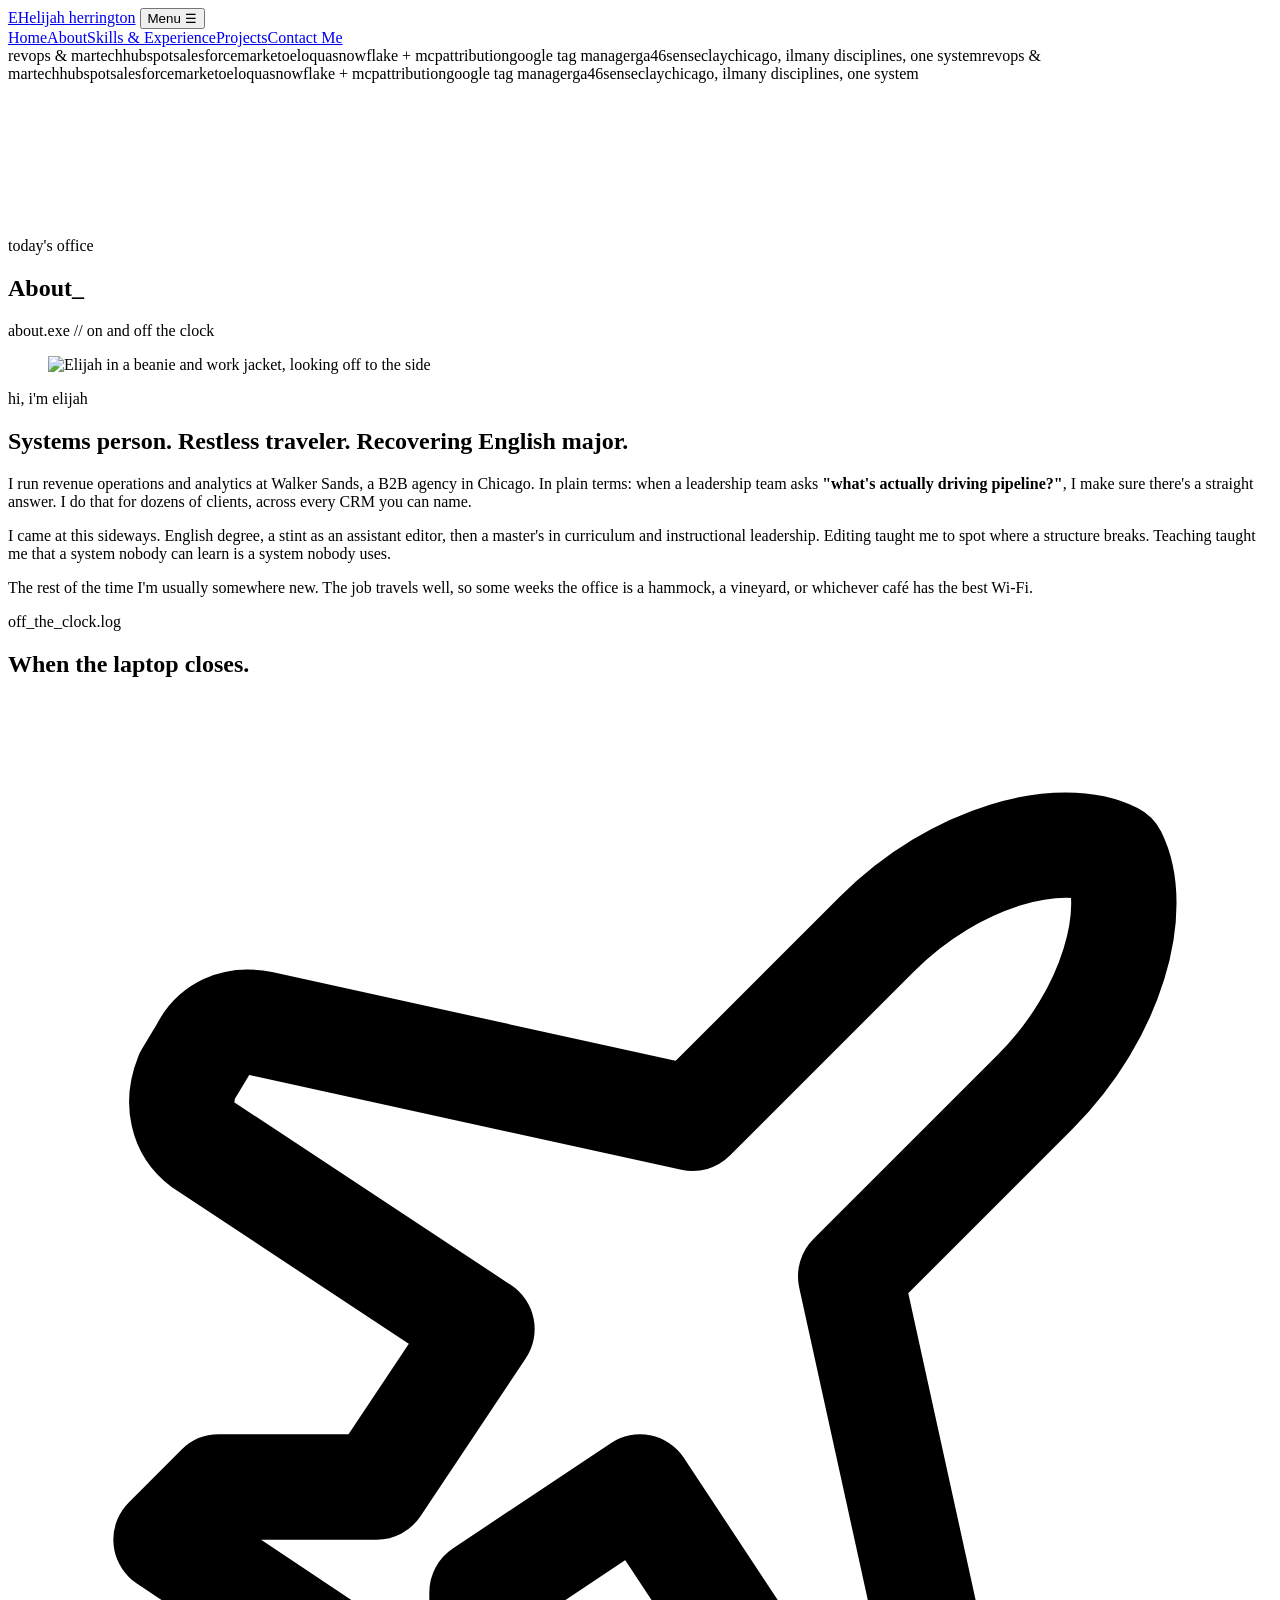
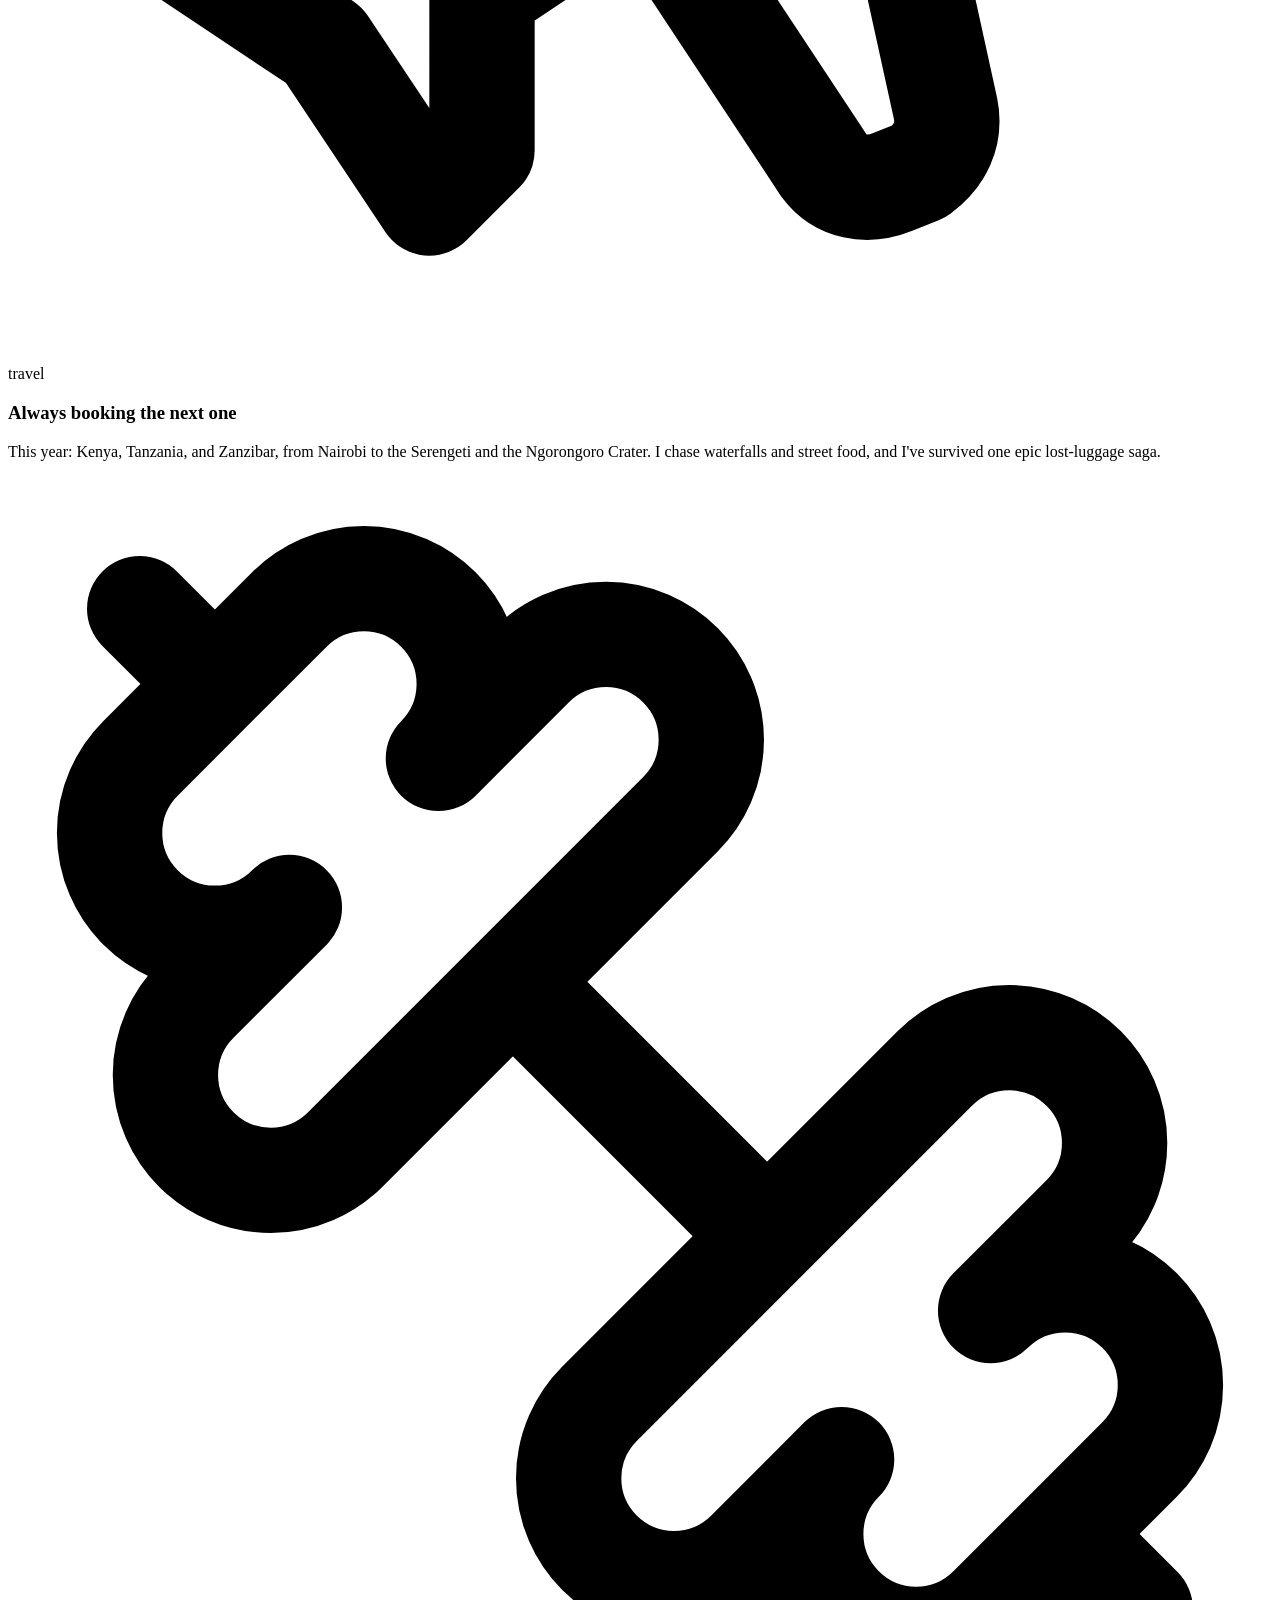
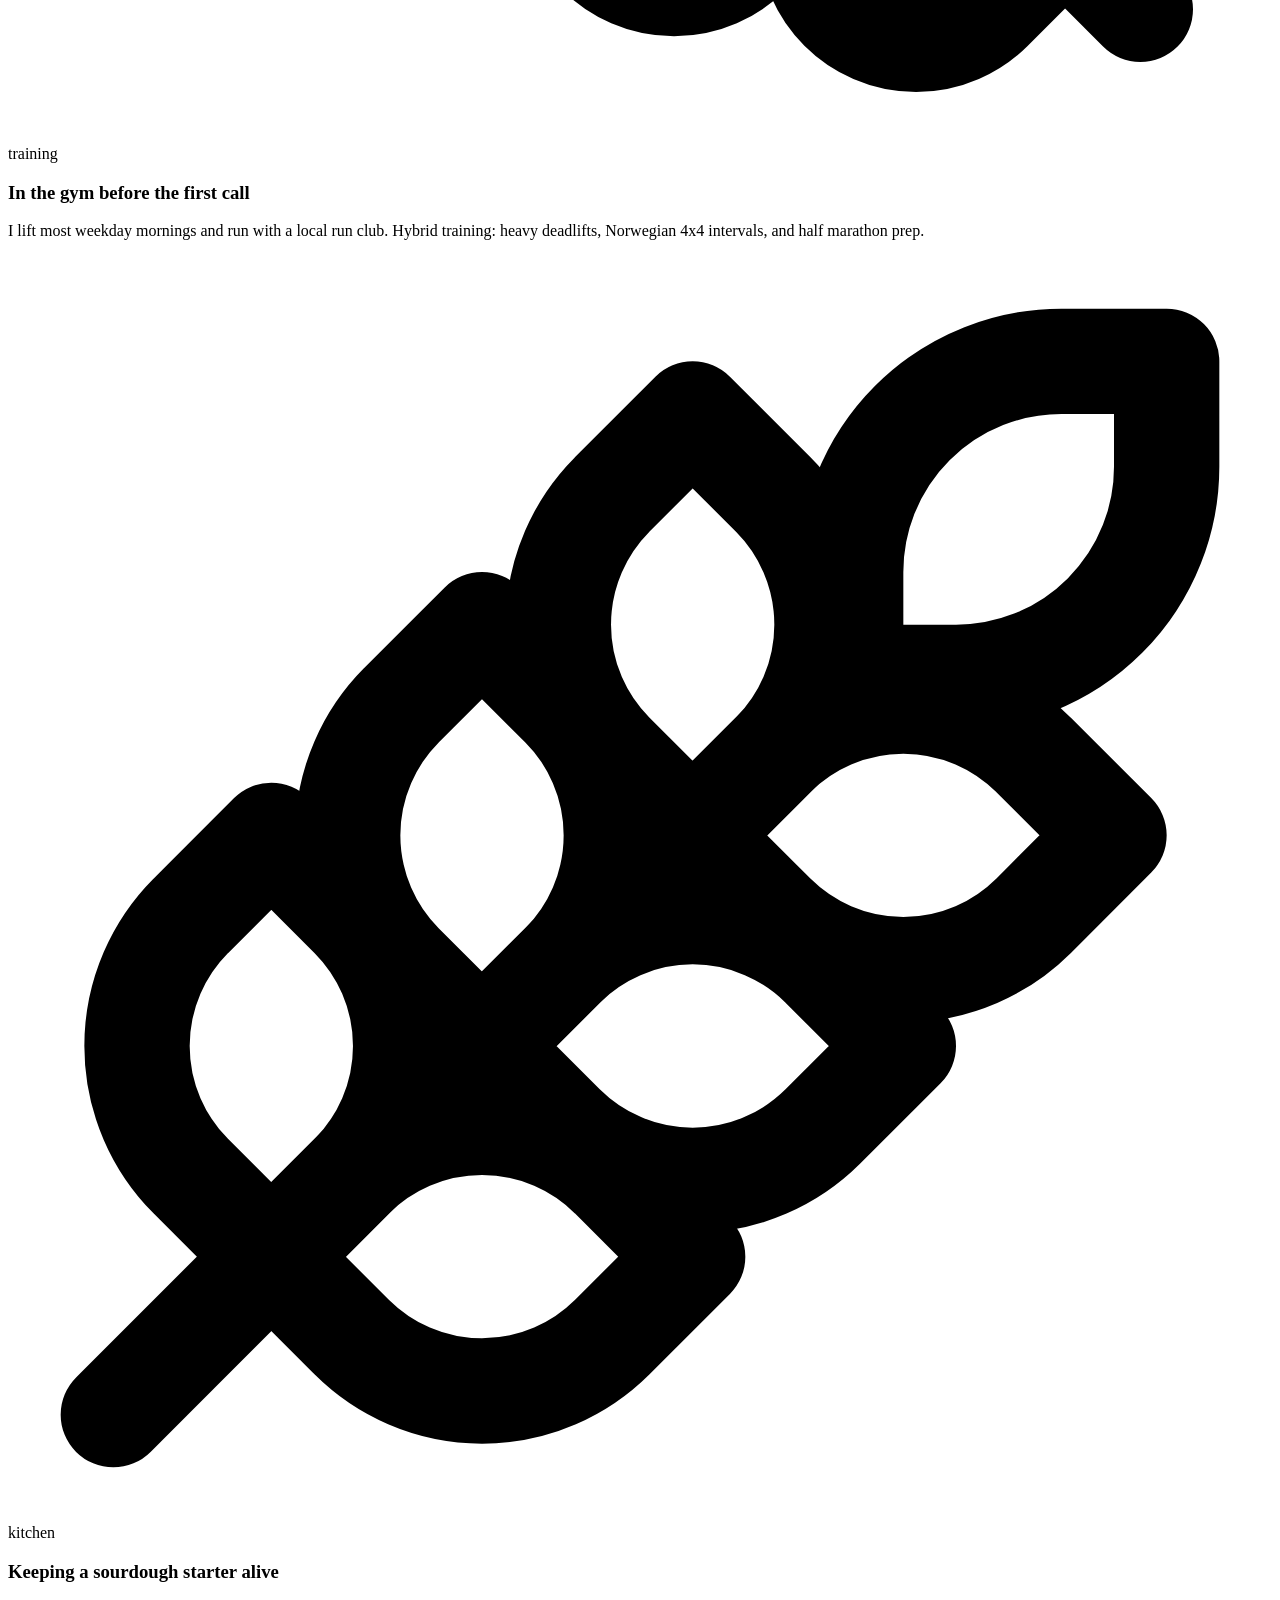
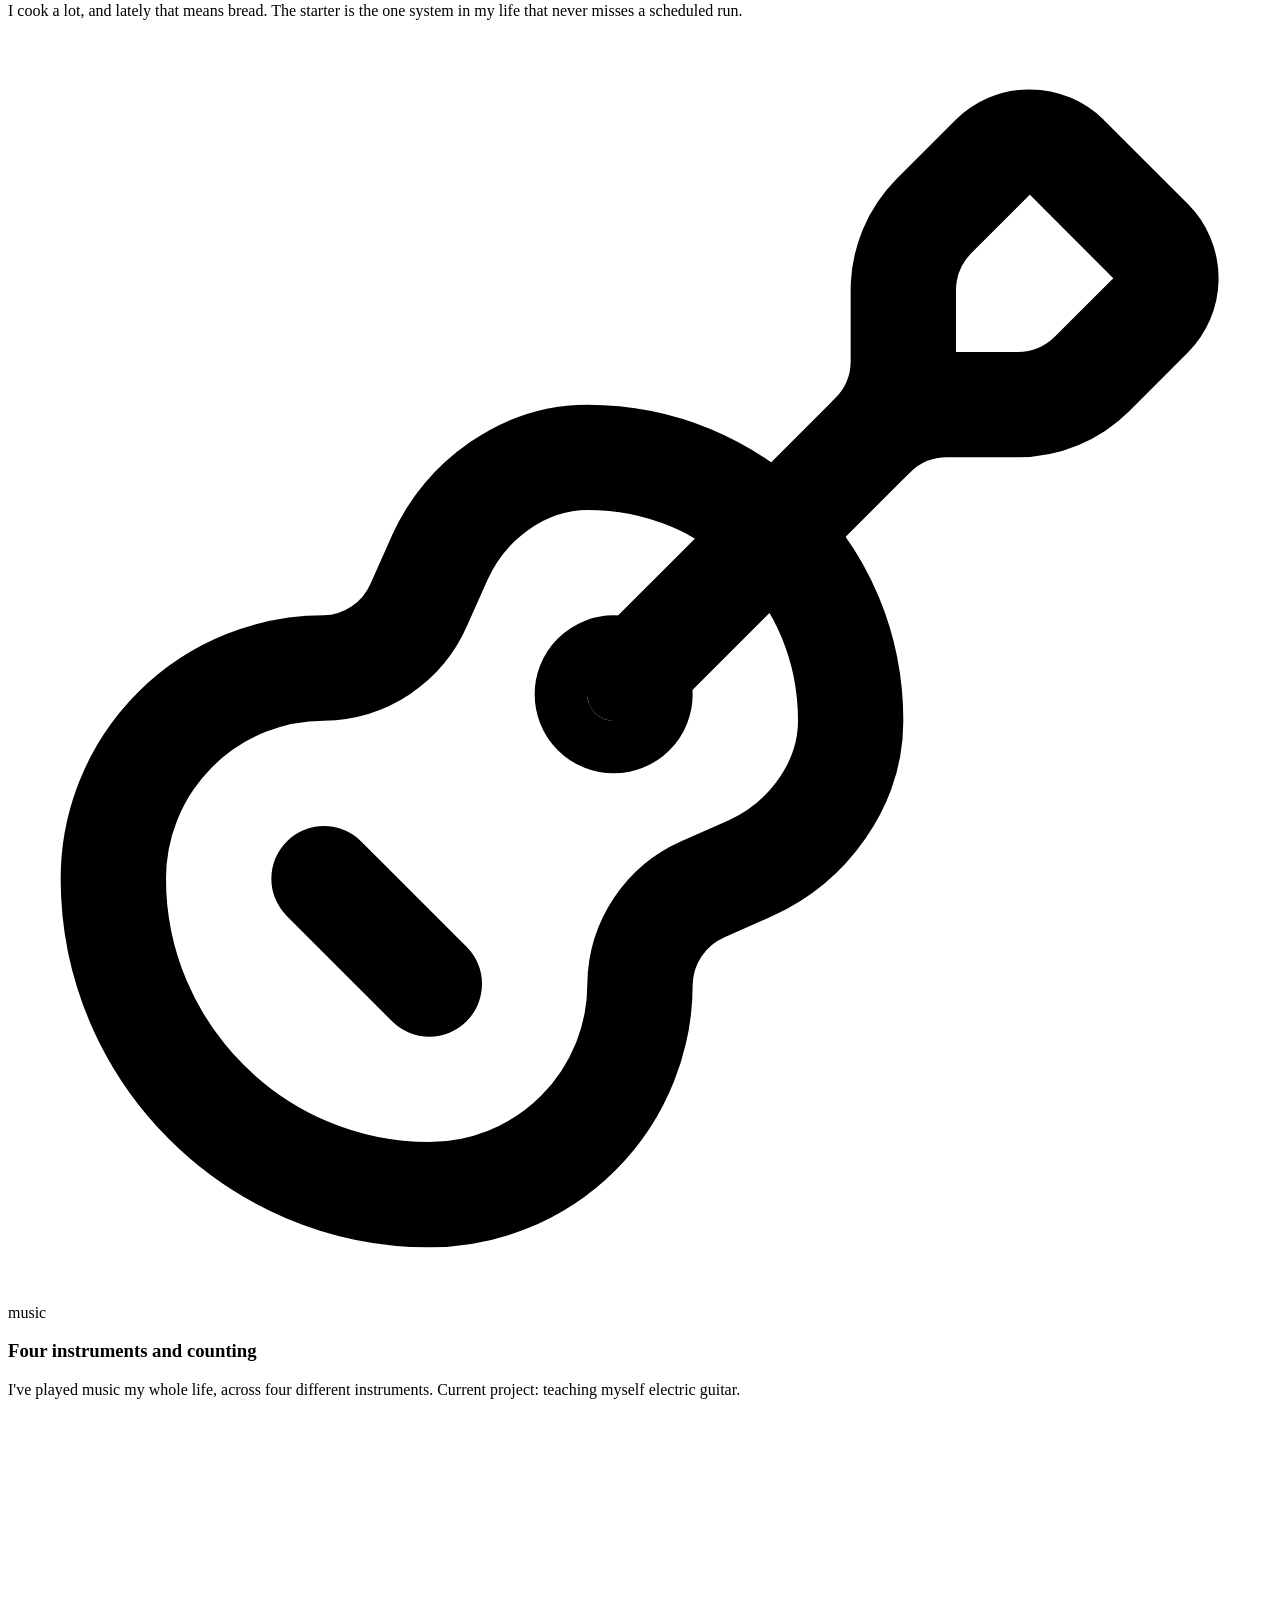
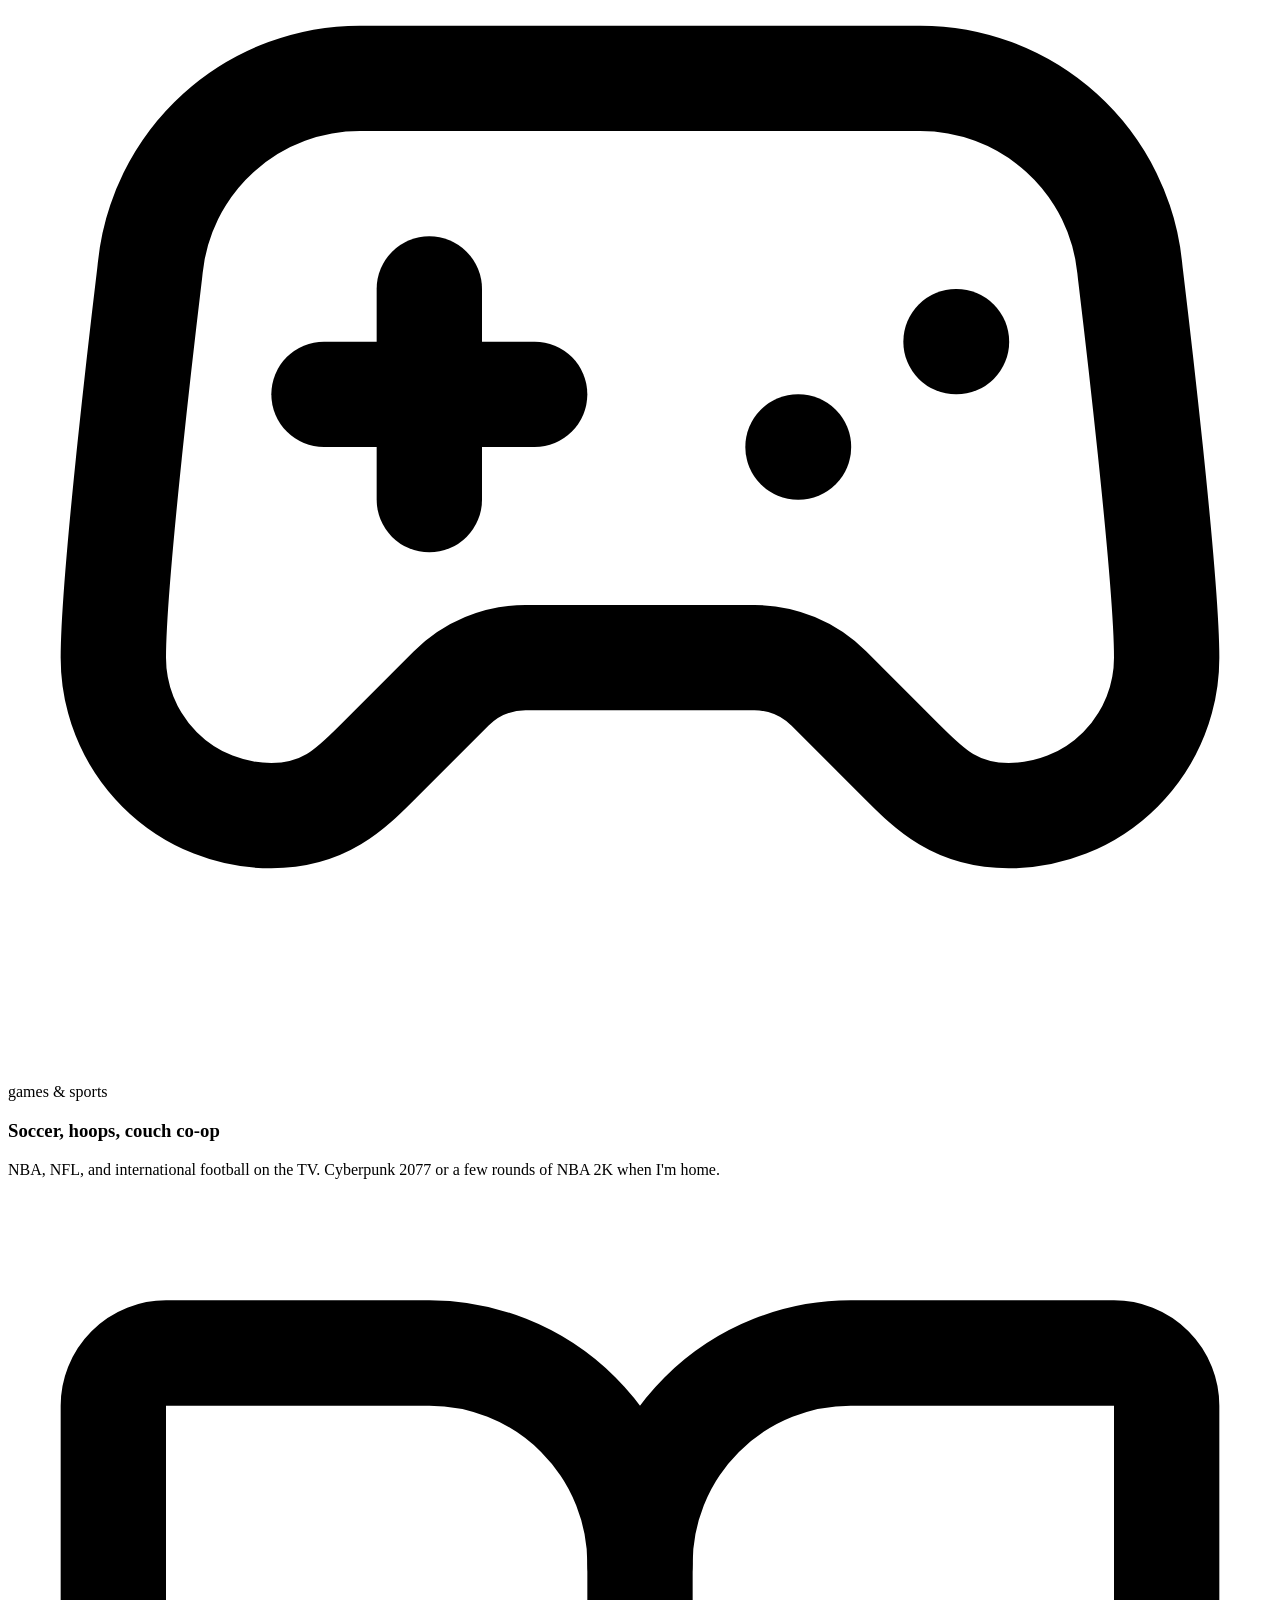
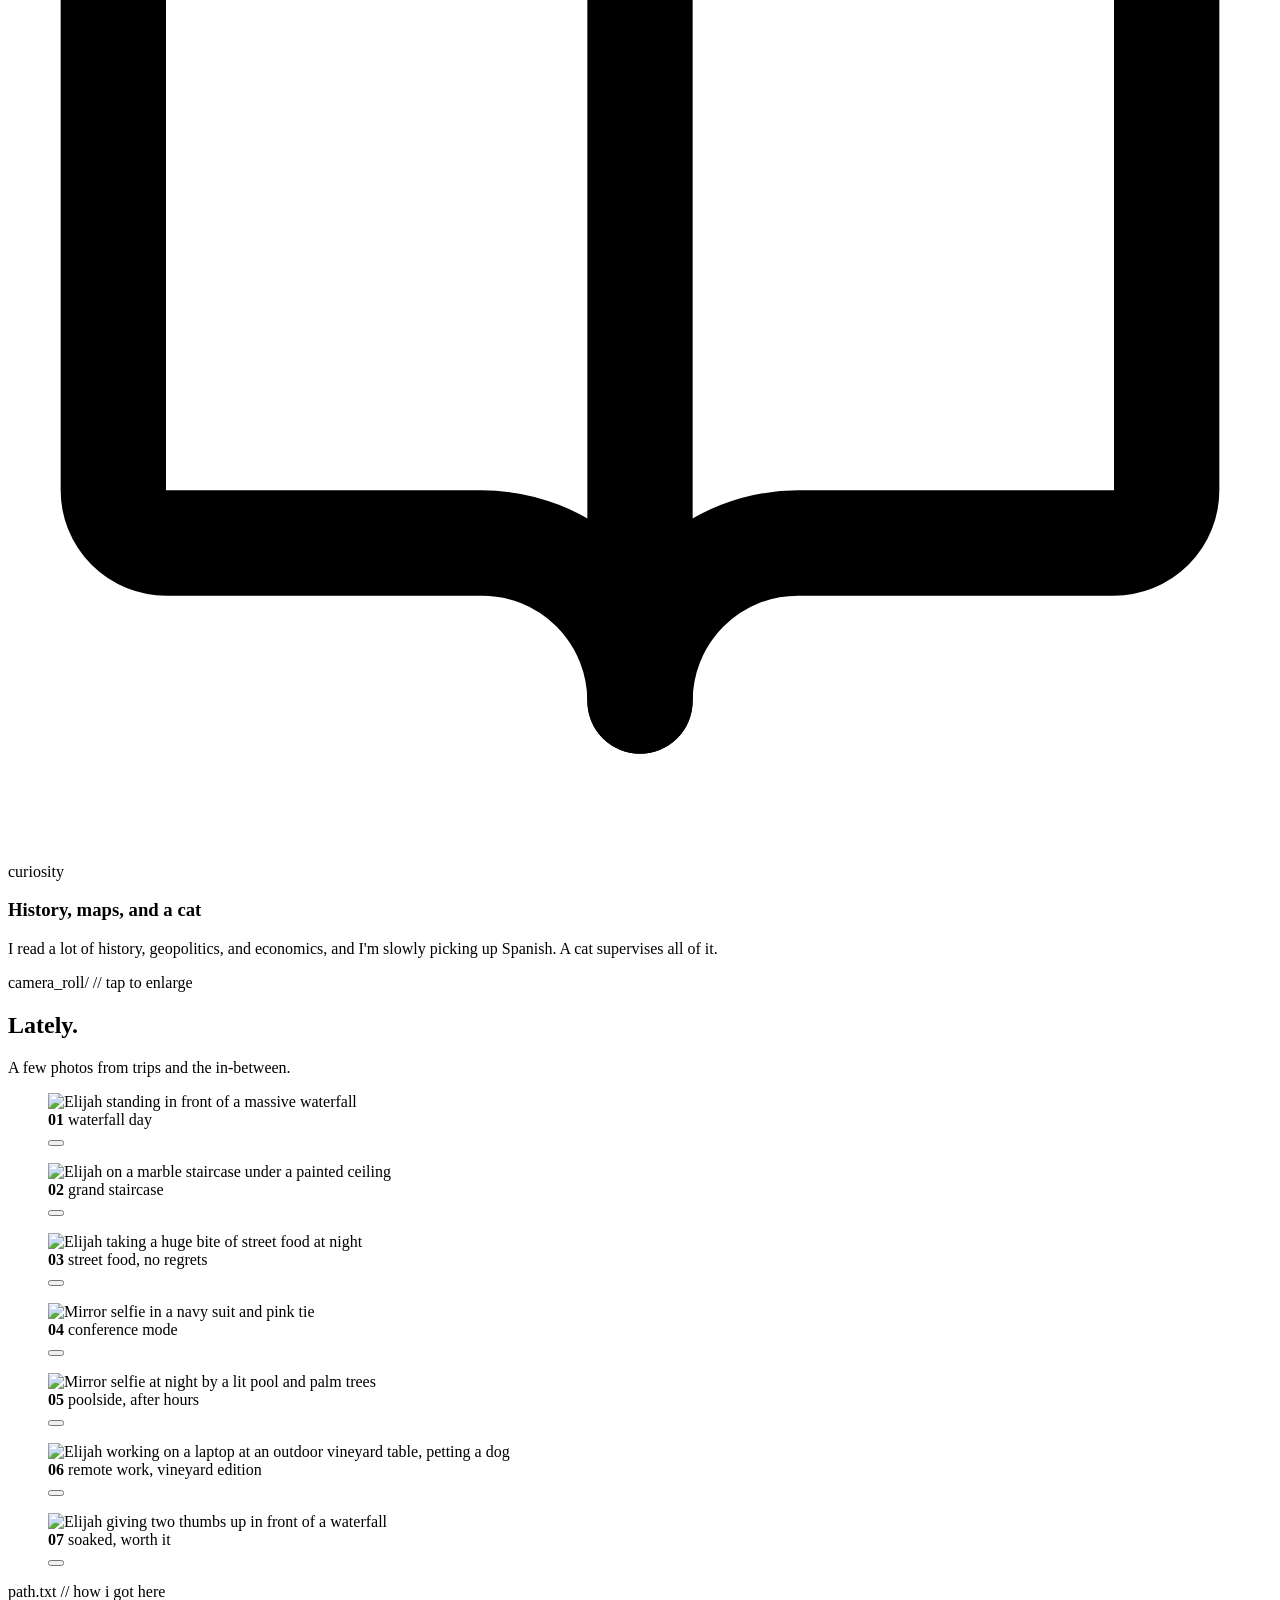
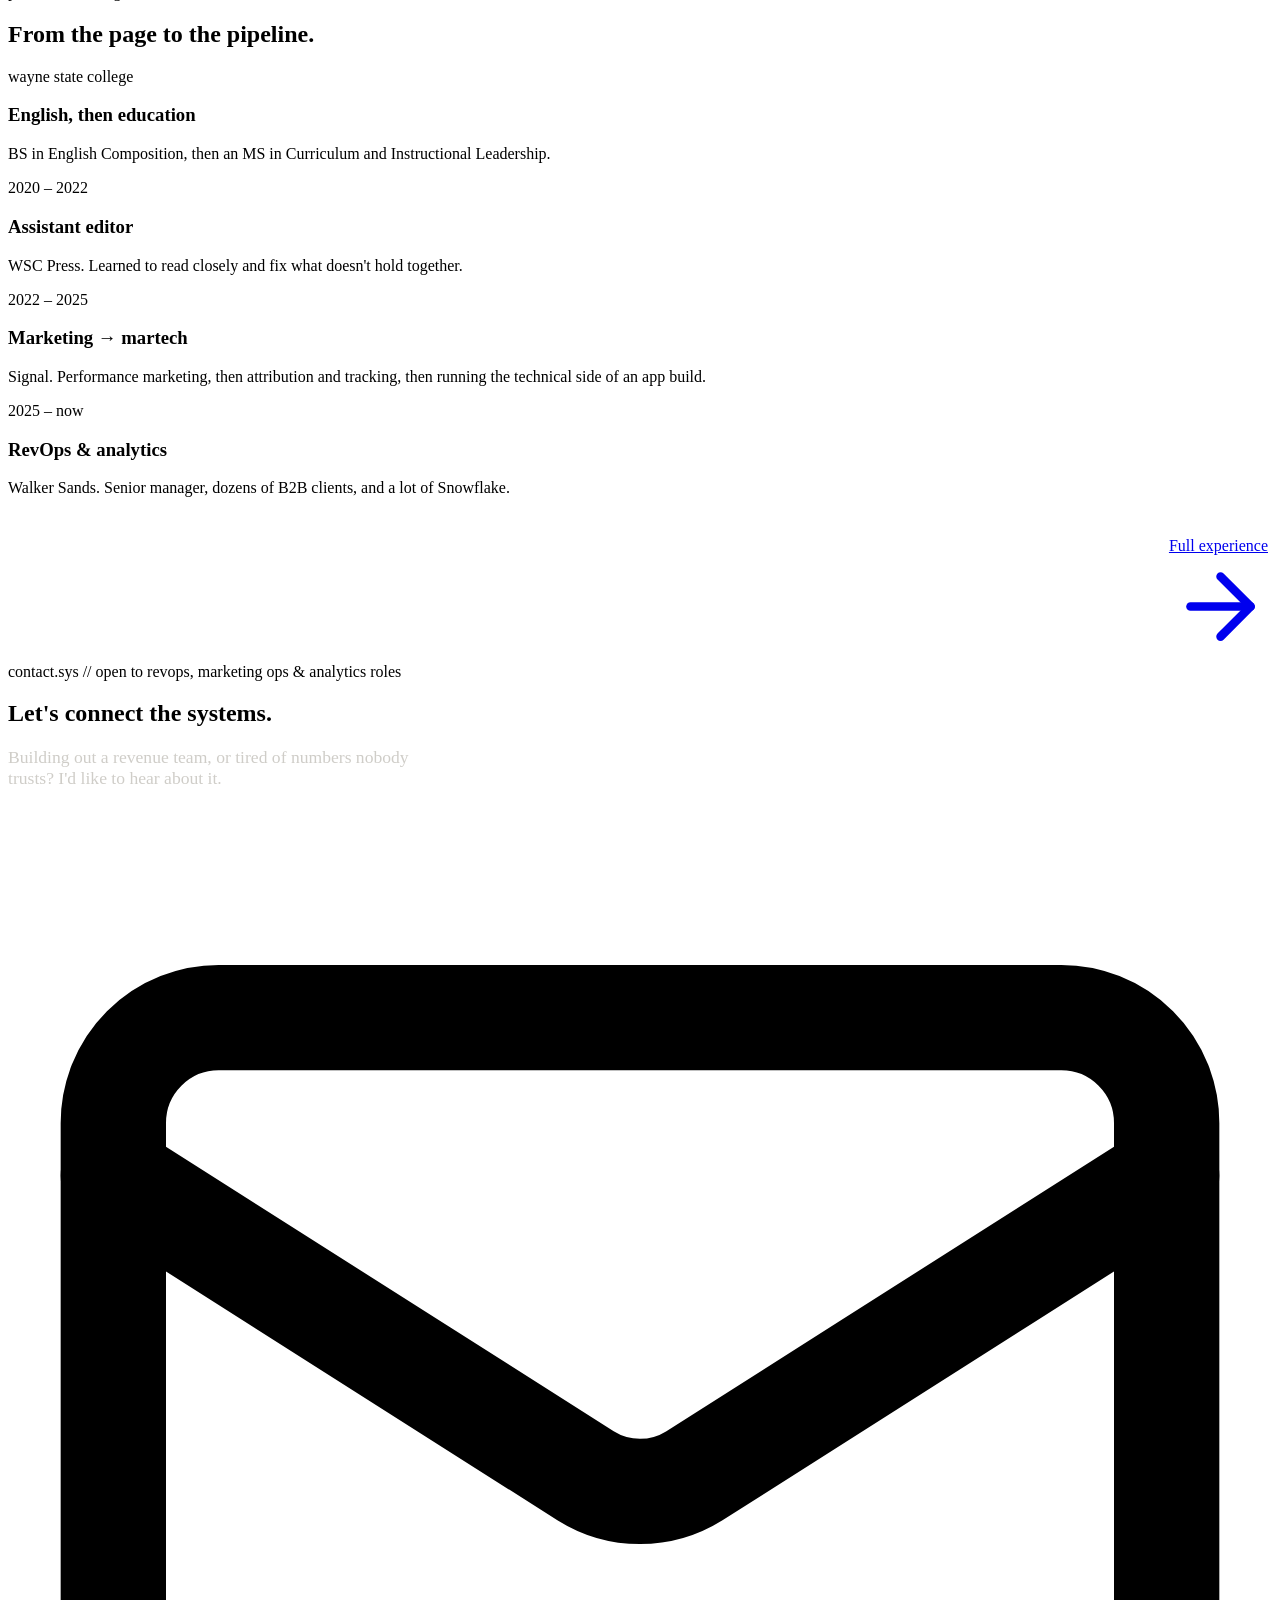
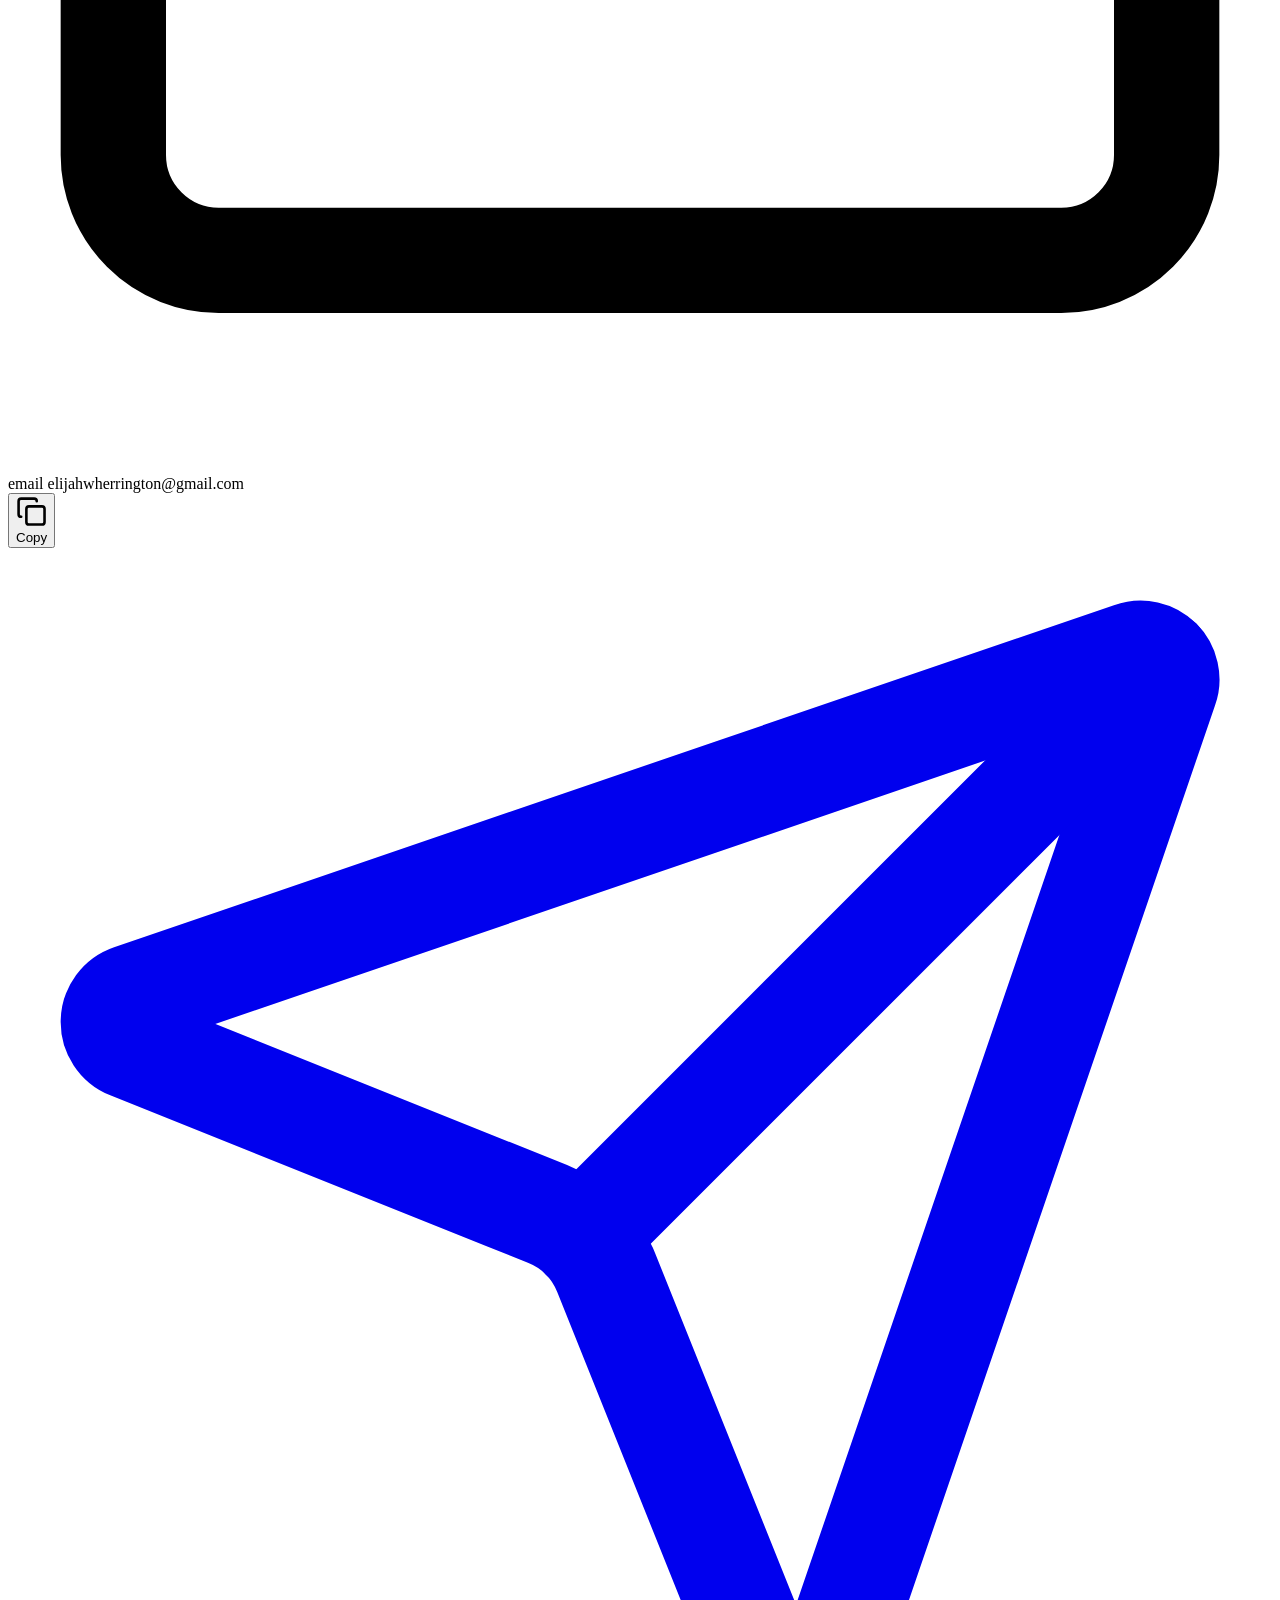
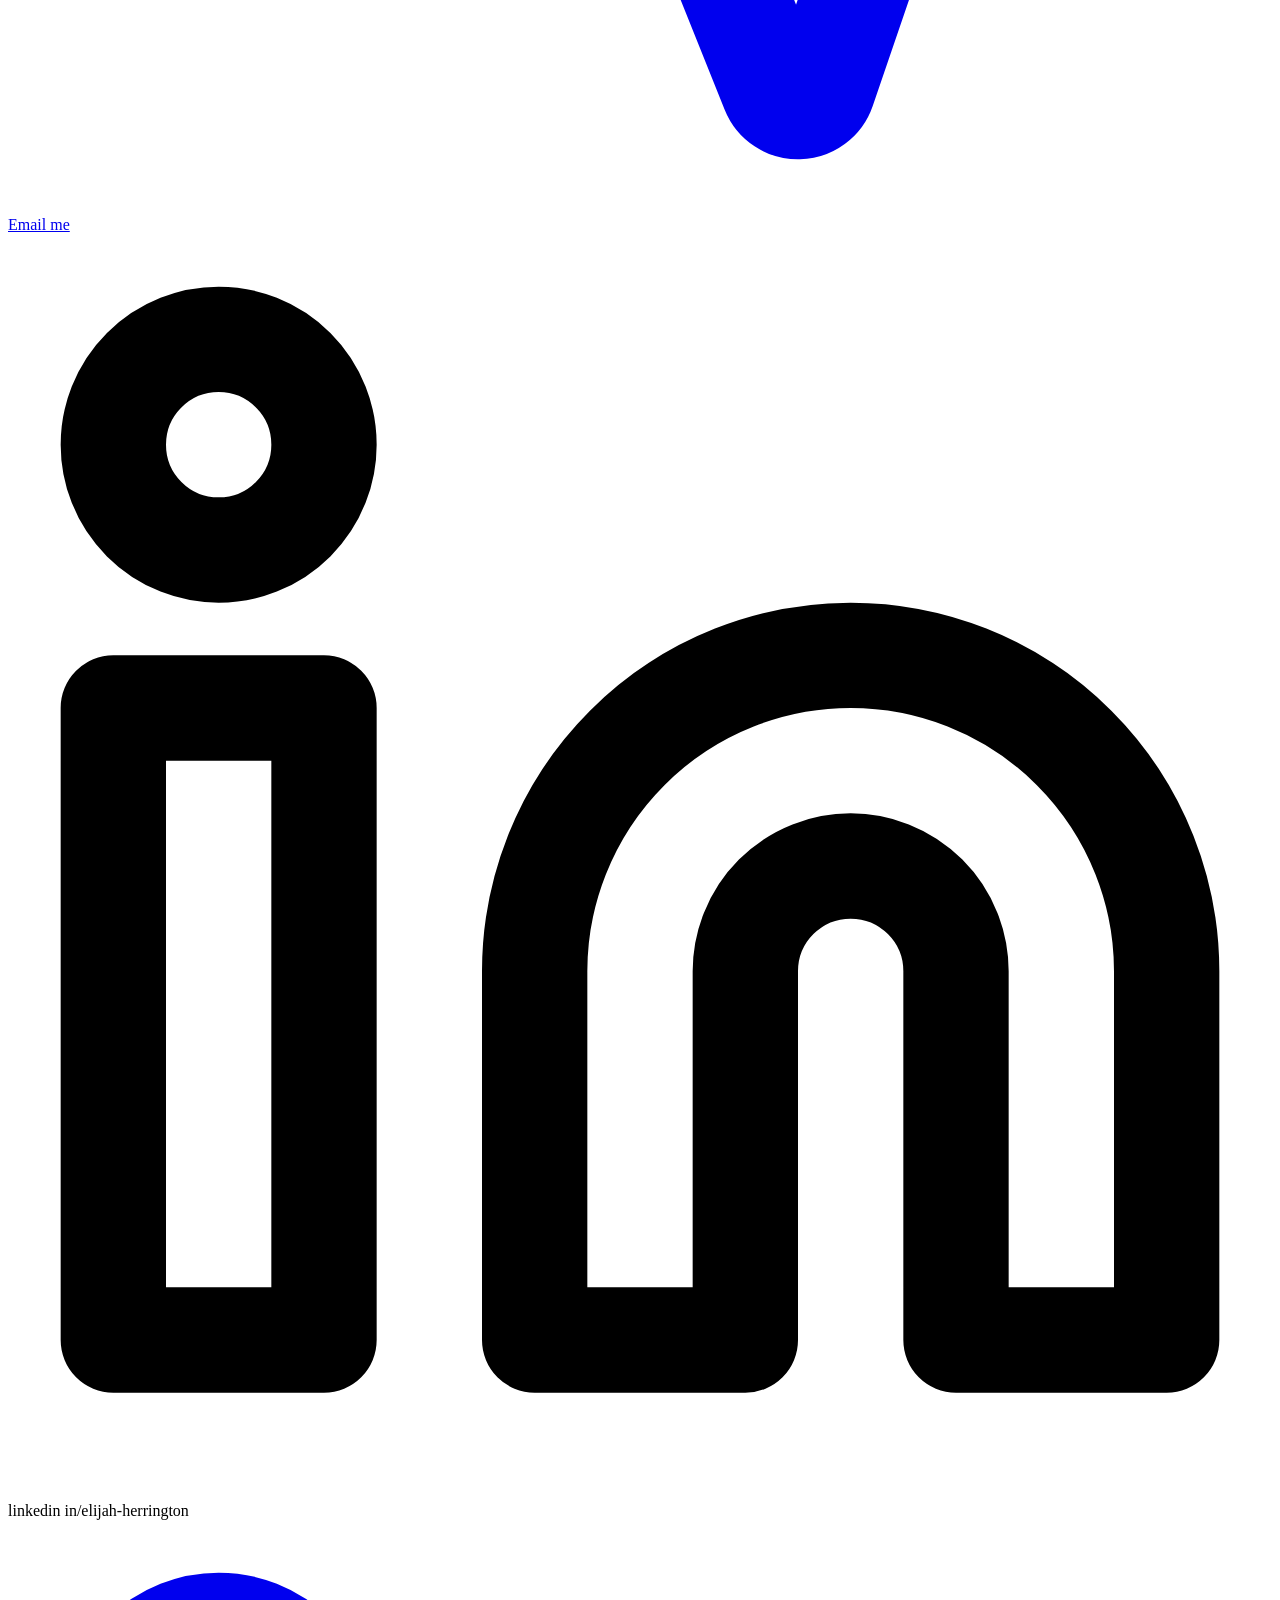
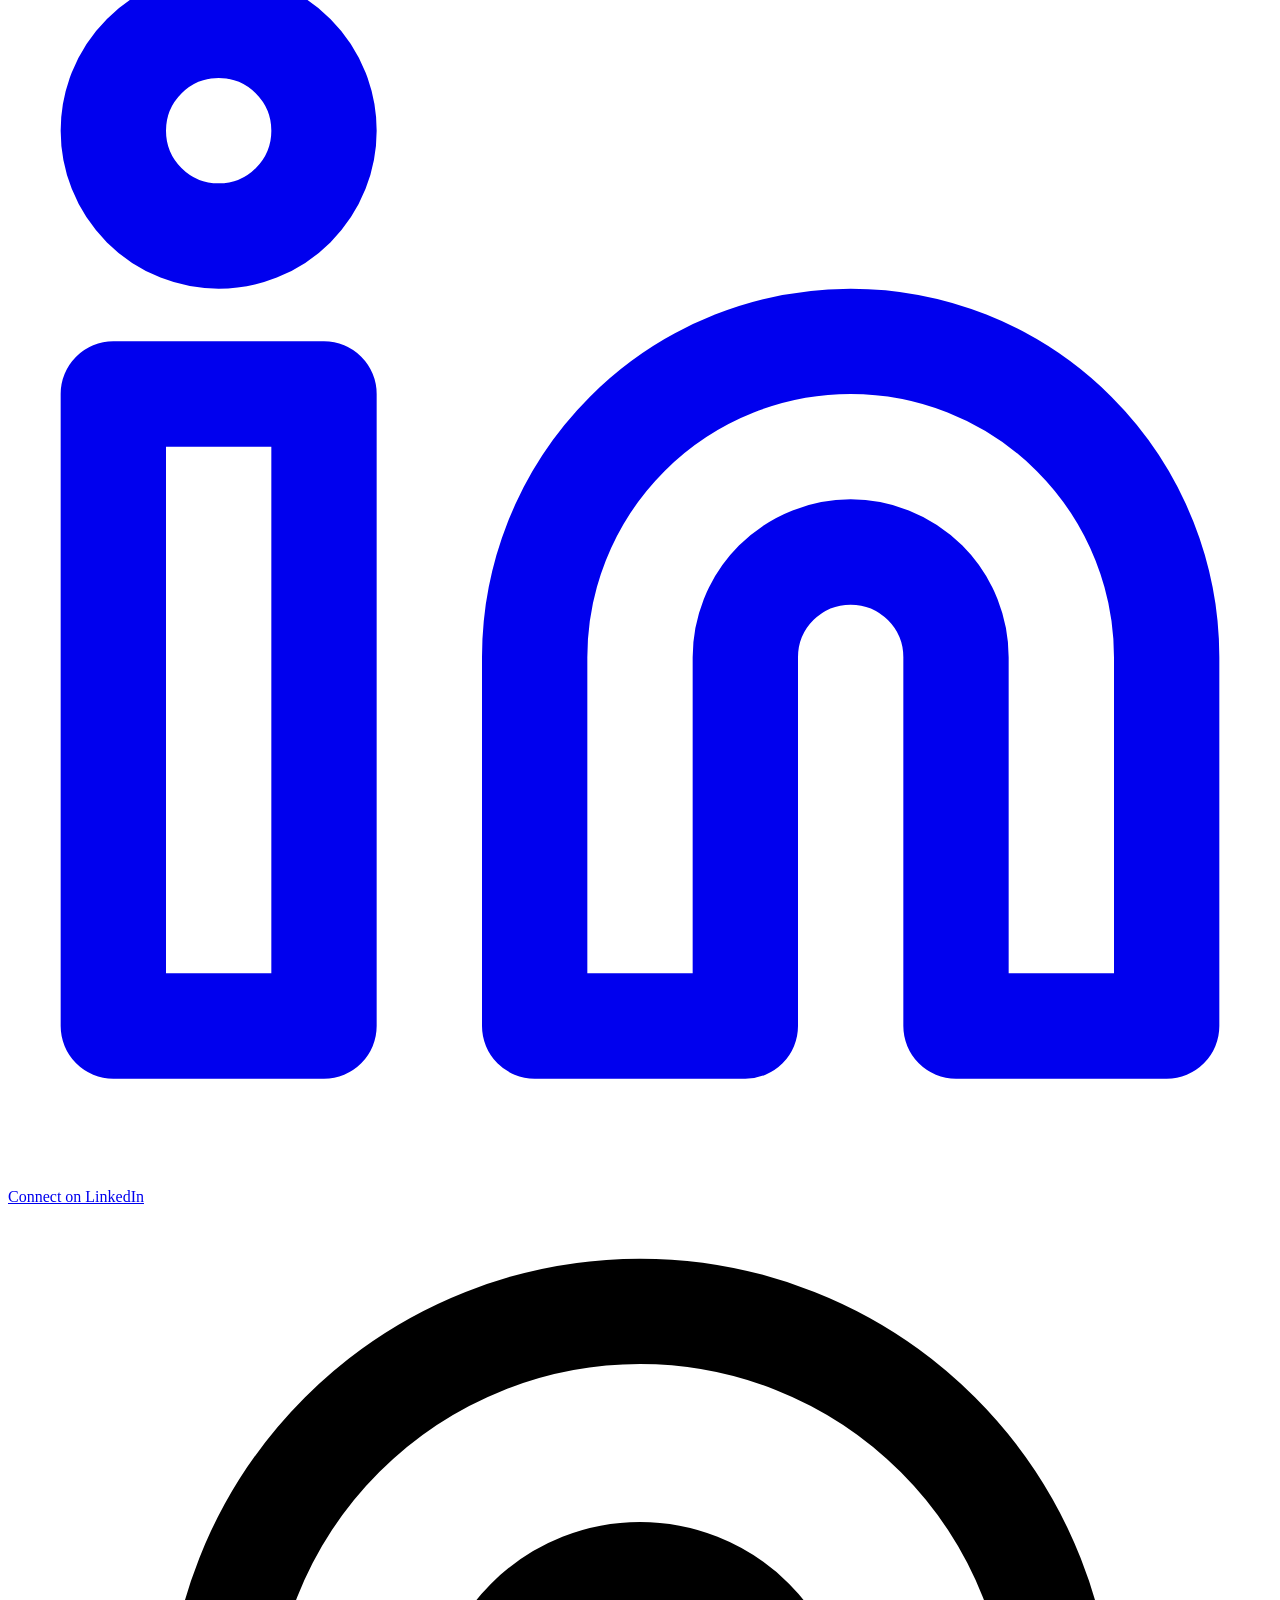
==== about.html @ 6d791e1a "Add files via upload" ====
<!DOCTYPE html>
<html lang="en">
<head>
<meta charset="UTF-8">
<meta name="viewport" content="width=device-width, initial-scale=1.0, viewport-fit=cover">
<title>About · Elijah Herrington</title>
<meta name="description" content="Who Elijah is, on and off the clock: travel, training, cooking, music, and the path from English major to RevOps.">
<meta property="og:title" content="About · Elijah Herrington">
<meta property="og:description" content="Who Elijah is, on and off the clock: travel, training, cooking, music, and the path from English major to RevOps.">
<meta property="og:image" content="https://elijahwherrington.com/img/hero-staircase.jpg">
<meta property="og:type" content="website">
<meta name="theme-color" content="#111215">
<link rel="preconnect" href="https://fonts.googleapis.com">
<link rel="preconnect" href="https://fonts.gstatic.com" crossorigin>
<link rel="stylesheet" href="https://fonts.googleapis.com/css2?family=Geist:wght@500;600;700;800;900&family=JetBrains+Mono:wght@400;500;700&family=Space+Grotesk:wght@400;500;700&display=swap">
<link rel="icon" href="data:image/svg+xml,%3Csvg xmlns='http://www.w3.org/2000/svg' viewBox='0 0 64 64'%3E%3Crect width='64' height='64' fill='%23ff2e3d'/%3E%3Ctext x='32' y='43' font-family='Arial,Helvetica,sans-serif' font-weight='900' font-size='30' text-anchor='middle' fill='%231a0507'%3EEH%3C/text%3E%3C/svg%3E">
<link rel="stylesheet" href="assets/style.css">
</head>
<body>
<header class="site-header">
  <div class="wrap">
    <a class="brand" href="index.html" aria-label="Elijah Herrington, home"><span class="mark">EH</span><span>elijah herrington</span></a>
    <button class="menu-btn" type="button" aria-expanded="false" aria-controls="site-nav">Menu ☰</button>
    <nav class="nav" id="site-nav" aria-label="Main">
      <a href="index.html">Home</a><a href="about.html" aria-current="page">About</a><a href="skills.html">Skills & Experience</a><a href="projects.html">Projects</a><a class="cta" href="#contact">Contact Me</a>
    </nav>
  </div>
</header>
<div class="ticker" aria-hidden="true"><div class="ticker-track"><span>revops & martech</span><span>hubspot</span><span>salesforce</span><span>marketo</span><span>eloqua</span><span>snowflake + mcp</span><span>attribution</span><span>google tag manager</span><span>ga4</span><span>6sense</span><span>clay</span><span>chicago, il</span><span>many disciplines, one system</span><span>revops & martech</span><span>hubspot</span><span>salesforce</span><span>marketo</span><span>eloqua</span><span>snowflake + mcp</span><span>attribution</span><span>google tag manager</span><span>ga4</span><span>6sense</span><span>clay</span><span>chicago, il</span><span>many disciplines, one system</span></div></div>
<main>
<section class="video-hero">
  <img class="poster" src="img/hammock-poster.jpg" alt="">
  <video autoplay muted loop playsinline preload="metadata" poster="img/hammock-poster.jpg" aria-label="Elijah working on a laptop in a hammock under a palm-thatched roof">
    <source src="img/hammock.mp4" type="video/mp4">
  </video>
  <div class="wrap">
    <span class="rec">today's office</span>
    <h1>About<span class="r">_</span></h1>
    <span class="label" style="color:var(--ink)">about.exe <span class="r">//</span> on and off the clock</span>
  </div>
</section>

<section class="section">
  <div class="wrap about-intro">
    <figure class="frame rise"><img src="img/portrait-beanie-2.jpg" alt="Elijah in a beanie and work jacket, looking off to the side" loading="lazy"></figure>
    <div class="text">
      <span class="label rise d1">hi, i'm elijah</span>
      <h2 class="rise d2">Systems person. <span class="r">Restless traveler.</span> Recovering English major.</h2>
      <div class="prose rise d3">
        <p>I run revenue operations and analytics at Walker Sands, a B2B agency in Chicago. In plain terms: when a leadership team asks <strong>"what's actually driving pipeline?"</strong>, I make sure there's a straight answer. I do that for dozens of clients, across every CRM you can name.</p>
        <p>I came at this sideways. English degree, a stint as an assistant editor, then a master's in curriculum and instructional leadership. Editing taught me to spot where a structure breaks. Teaching taught me that a system nobody can learn is a system nobody uses.</p>
        <p>The rest of the time I'm usually somewhere new. The job travels well, so some weeks the office is a hammock, a vineyard, or whichever café has the best Wi-Fi.</p>
      </div>
    </div>
  </div>
</section>

<section class="section">
  <div class="wrap">
    <div class="section-head">
      <span class="label">off_the_clock.log</span>
      <h2>When the laptop closes.</h2>
    </div>
    <div class="offclock">
      <div class="oc"><span class="k"><svg class="lucide lucide-plane" aria-hidden="true" focusable="false" xmlns="http://www.w3.org/2000/svg" viewBox="0 0 24 24" fill="none" stroke="currentColor" stroke-width="2" stroke-linecap="round" stroke-linejoin="round" > <path d="M17.8 19.2 16 11l3.5-3.5C21 6 21.5 4 21 3c-1-.5-3 0-4.5 1.5L13 8 4.8 6.2c-.5-.1-.9.1-1.1.5l-.3.5c-.2.5-.1 1 .3 1.3L9 12l-2 3H4l-1 1 3 2 2 3 1-1v-3l3-2 3.5 5.3c.3.4.8.5 1.3.3l.5-.2c.4-.3.6-.7.5-1.2z" /> </svg>travel</span><h3>Always booking the next one</h3><p>This year: Kenya, Tanzania, and Zanzibar, from Nairobi to the Serengeti and the Ngorongoro Crater. I chase waterfalls and street food, and I've survived one epic lost-luggage saga.</p></div>
      <div class="oc"><span class="k"><svg class="lucide lucide-dumbbell" aria-hidden="true" focusable="false" xmlns="http://www.w3.org/2000/svg" viewBox="0 0 24 24" fill="none" stroke="currentColor" stroke-width="2" stroke-linecap="round" stroke-linejoin="round" > <path d="M14.4 14.4 9.6 9.6" /> <path d="M18.657 21.485a2 2 0 1 1-2.829-2.828l-1.767 1.768a2 2 0 1 1-2.829-2.829l6.364-6.364a2 2 0 1 1 2.829 2.829l-1.768 1.767a2 2 0 1 1 2.828 2.829z" /> <path d="m21.5 21.5-1.4-1.4" /> <path d="M3.9 3.9 2.5 2.5" /> <path d="M6.404 12.768a2 2 0 1 1-2.829-2.829l1.768-1.767a2 2 0 1 1-2.828-2.829l2.828-2.828a2 2 0 1 1 2.829 2.828l1.767-1.768a2 2 0 1 1 2.829 2.829z" /> </svg>training</span><h3>In the gym before the first call</h3><p>I lift most weekday mornings and run with a local run club. Hybrid training: heavy deadlifts, Norwegian 4x4 intervals, and half marathon prep.</p></div>
      <div class="oc"><span class="k"><svg class="lucide lucide-wheat" aria-hidden="true" focusable="false" xmlns="http://www.w3.org/2000/svg" viewBox="0 0 24 24" fill="none" stroke="currentColor" stroke-width="2" stroke-linecap="round" stroke-linejoin="round" > <path d="M2 22 16 8" /> <path d="M3.47 12.53 5 11l1.53 1.53a3.5 3.5 0 0 1 0 4.94L5 19l-1.53-1.53a3.5 3.5 0 0 1 0-4.94Z" /> <path d="M7.47 8.53 9 7l1.53 1.53a3.5 3.5 0 0 1 0 4.94L9 15l-1.53-1.53a3.5 3.5 0 0 1 0-4.94Z" /> <path d="M11.47 4.53 13 3l1.53 1.53a3.5 3.5 0 0 1 0 4.94L13 11l-1.53-1.53a3.5 3.5 0 0 1 0-4.94Z" /> <path d="M20 2h2v2a4 4 0 0 1-4 4h-2V6a4 4 0 0 1 4-4Z" /> <path d="M11.47 17.47 13 19l-1.53 1.53a3.5 3.5 0 0 1-4.94 0L5 19l1.53-1.53a3.5 3.5 0 0 1 4.94 0Z" /> <path d="M15.47 13.47 17 15l-1.53 1.53a3.5 3.5 0 0 1-4.94 0L9 15l1.53-1.53a3.5 3.5 0 0 1 4.94 0Z" /> <path d="M19.47 9.47 21 11l-1.53 1.53a3.5 3.5 0 0 1-4.94 0L13 11l1.53-1.53a3.5 3.5 0 0 1 4.94 0Z" /> </svg>kitchen</span><h3>Keeping a sourdough starter alive</h3><p>I cook a lot, and lately that means bread. The starter is the one system in my life that never misses a scheduled run.</p></div>
      <div class="oc"><span class="k"><svg class="lucide lucide-guitar" aria-hidden="true" focusable="false" xmlns="http://www.w3.org/2000/svg" viewBox="0 0 24 24" fill="none" stroke="currentColor" stroke-width="2" stroke-linecap="round" stroke-linejoin="round" > <path d="m11.9 12.1 4.514-4.514" /> <path d="M20.1 2.3a1 1 0 0 0-1.4 0l-1.114 1.114A2 2 0 0 0 17 4.828v1.344a2 2 0 0 1-.586 1.414A2 2 0 0 1 17.828 7h1.344a2 2 0 0 0 1.414-.586L21.7 5.3a1 1 0 0 0 0-1.4z" /> <path d="m6 16 2 2" /> <path d="M8.2 9.9C8.7 8.8 9.8 8 11 8c2.8 0 5 2.2 5 5 0 1.2-.8 2.3-1.9 2.8l-.9.4A2 2 0 0 0 12 18a4 4 0 0 1-4 4c-3.3 0-6-2.7-6-6a4 4 0 0 1 4-4 2 2 0 0 0 1.8-1.2z" /> <circle cx="11.5" cy="12.5" r=".5" fill="currentColor" /> </svg>music</span><h3>Four instruments and counting</h3><p>I've played music my whole life, across four different instruments. Current project: teaching myself electric guitar.</p></div>
      <div class="oc"><span class="k"><svg class="lucide lucide-gamepad-2" aria-hidden="true" focusable="false" xmlns="http://www.w3.org/2000/svg" viewBox="0 0 24 24" fill="none" stroke="currentColor" stroke-width="2" stroke-linecap="round" stroke-linejoin="round" > <line x1="6" x2="10" y1="11" y2="11" /> <line x1="8" x2="8" y1="9" y2="13" /> <line x1="15" x2="15.01" y1="12" y2="12" /> <line x1="18" x2="18.01" y1="10" y2="10" /> <path d="M17.32 5H6.68a4 4 0 0 0-3.978 3.59c-.006.052-.01.101-.017.152C2.604 9.416 2 14.456 2 16a3 3 0 0 0 3 3c1 0 1.5-.5 2-1l1.414-1.414A2 2 0 0 1 9.828 16h4.344a2 2 0 0 1 1.414.586L17 18c.5.5 1 1 2 1a3 3 0 0 0 3-3c0-1.545-.604-6.584-.685-7.258-.007-.05-.011-.1-.017-.151A4 4 0 0 0 17.32 5z" /> </svg>games &amp; sports</span><h3>Soccer, hoops, couch co-op</h3><p>NBA, NFL, and international football on the TV. Cyberpunk 2077 or a few rounds of NBA 2K when I'm home.</p></div>
      <div class="oc"><span class="k"><svg class="lucide lucide-book-open" aria-hidden="true" focusable="false" xmlns="http://www.w3.org/2000/svg" viewBox="0 0 24 24" fill="none" stroke="currentColor" stroke-width="2" stroke-linecap="round" stroke-linejoin="round" > <path d="M12 7v14" /> <path d="M3 18a1 1 0 0 1-1-1V4a1 1 0 0 1 1-1h5a4 4 0 0 1 4 4 4 4 0 0 1 4-4h5a1 1 0 0 1 1 1v13a1 1 0 0 1-1 1h-6a3 3 0 0 0-3 3 3 3 0 0 0-3-3z" /> </svg>curiosity</span><h3>History, maps, and a cat</h3><p>I read a lot of history, geopolitics, and economics, and I'm slowly picking up Spanish. A cat supervises all of it.</p></div>
    </div>
  </div>
</section>

<section class="section">
  <div class="wrap">
    <div class="section-head">
      <span class="label">camera_roll/ <span class="r">//</span> tap to enlarge</span>
      <h2>Lately.</h2>
      <p>A few photos from trips and the in-between.</p>
    </div>
    <div class="mosaic">
      <figure class="frame m-a" data-lightbox><img src="img/waterfall-wide.jpg" alt="Elijah standing in front of a massive waterfall" loading="lazy"><figcaption><b>01</b> waterfall day</figcaption><button type="button" aria-label="Enlarge photo: waterfall day"></button></figure>
      <figure class="frame m-b" data-lightbox><img src="img/hero-staircase.jpg" alt="Elijah on a marble staircase under a painted ceiling" loading="lazy" style="object-position:50% 40%"><figcaption><b>02</b> grand staircase</figcaption><button type="button" aria-label="Enlarge photo: grand staircase"></button></figure>
      <figure class="frame m-c" data-lightbox><img src="img/street-food.jpg" alt="Elijah taking a huge bite of street food at night" loading="lazy" style="object-position:50% 25%"><figcaption><b>03</b> street food, no regrets</figcaption><button type="button" aria-label="Enlarge photo: street food"></button></figure>
      <figure class="frame m-d" data-lightbox><img src="img/suit.jpg" alt="Mirror selfie in a navy suit and pink tie" loading="lazy" style="object-position:50% 30%"><figcaption><b>04</b> conference mode</figcaption><button type="button" aria-label="Enlarge photo: conference mode"></button></figure>
      <figure class="frame m-e" data-lightbox><img src="img/night-selfie.jpg" alt="Mirror selfie at night by a lit pool and palm trees" loading="lazy" style="object-position:50% 30%"><figcaption><b>05</b> poolside, after hours</figcaption><button type="button" aria-label="Enlarge photo: poolside after hours"></button></figure>
      <figure class="frame m-f" data-lightbox><img src="img/vineyard-remote.jpg" alt="Elijah working on a laptop at an outdoor vineyard table, petting a dog" loading="lazy" style="object-position:50% 45%"><figcaption><b>06</b> remote work, vineyard edition</figcaption><button type="button" aria-label="Enlarge photo: remote work at a vineyard"></button></figure>
      <figure class="frame m-g" data-lightbox><img src="img/waterfall-thumbs.jpg" alt="Elijah giving two thumbs up in front of a waterfall" loading="lazy" style="object-position:50% 70%"><figcaption><b>07</b> soaked, worth it</figcaption><button type="button" aria-label="Enlarge photo: thumbs up at the waterfall"></button></figure>
    </div>
  </div>
</section>

<section class="section">
  <div class="wrap">
    <div class="section-head">
      <span class="label">path.txt <span class="r">//</span> how i got here</span>
      <h2>From the page to the pipeline.</h2>
    </div>
    <div class="path">
      <div class="step"><span class="yr">wayne state college</span><h3>English, then education</h3><p>BS in English Composition, then an MS in Curriculum and Instructional Leadership.</p></div>
      <div class="step"><span class="yr">2020 – 2022</span><h3>Assistant editor</h3><p>WSC Press. Learned to read closely and fix what doesn't hold together.</p></div>
      <div class="step"><span class="yr">2022 – 2025</span><h3>Marketing → martech</h3><p>Signal. Performance marketing, then attribution and tracking, then running the technical side of an app build.</p></div>
      <div class="step"><span class="yr">2025 – now</span><h3>RevOps &amp; analytics</h3><p>Walker Sands. Senior manager, dozens of B2B clients, and a lot of Snowflake.</p></div>
    </div>
    <div style="display:flex;justify-content:flex-end;margin-top:2.5rem"><a class="btn red" href="skills.html">Full experience <svg class="lucide lucide-arrow-right" aria-hidden="true" focusable="false" xmlns="http://www.w3.org/2000/svg" viewBox="0 0 24 24" fill="none" stroke="currentColor" stroke-width="2" stroke-linecap="round" stroke-linejoin="round" > <path d="M5 12h14" /> <path d="m12 5 7 7-7 7" /> </svg></a></div>
  </div>
</section>

</main>
<footer class="contact" id="contact">
  <div class="wrap">
    <div class="contact-top">
      <span class="label">contact.sys <span class="r">//</span> open to revops, marketing ops &amp; analytics roles</span>
      <h2>Let's connect the <span class="r">systems.</span></h2>
      <p style="max-width:50ch;color:#cfcdc8;font-size:1.1rem">Building out a revenue team, or tired of numbers nobody trusts? I'd like to hear about it.</p>
    </div>
    <div class="contact-grid">
      <div class="contact-cell">
        <span class="label"><svg class="lucide lucide-mail" aria-hidden="true" focusable="false" xmlns="http://www.w3.org/2000/svg" viewBox="0 0 24 24" fill="none" stroke="currentColor" stroke-width="2" stroke-linecap="round" stroke-linejoin="round" > <rect width="20" height="16" x="2" y="4" rx="2" /> <path d="m22 7-8.97 5.7a1.94 1.94 0 0 1-2.06 0L2 7" /> </svg>email</span>
        <span class="val" id="email-val">elijahwherrington@gmail.com</span>
        <div class="row">
          <button class="mini" type="button" data-copy="elijahwherrington@gmail.com" data-target="email-val"><svg class="lucide lucide-copy" aria-hidden="true" focusable="false" xmlns="http://www.w3.org/2000/svg" viewBox="0 0 24 24" fill="none" stroke="currentColor" stroke-width="2" stroke-linecap="round" stroke-linejoin="round" > <rect width="14" height="14" x="8" y="8" rx="2" ry="2" /> <path d="M4 16c-1.1 0-2-.9-2-2V4c0-1.1.9-2 2-2h10c1.1 0 2 .9 2 2" /> </svg>Copy</button>
          <a class="mini" href="mailto:elijahwherrington@gmail.com"><svg class="lucide lucide-send" aria-hidden="true" focusable="false" xmlns="http://www.w3.org/2000/svg" viewBox="0 0 24 24" fill="none" stroke="currentColor" stroke-width="2" stroke-linecap="round" stroke-linejoin="round" > <path d="M14.536 21.686a.5.5 0 0 0 .937-.024l6.5-19a.496.496 0 0 0-.635-.635l-19 6.5a.5.5 0 0 0-.024.937l7.93 3.18a2 2 0 0 1 1.112 1.11z" /> <path d="m21.854 2.147-10.94 10.939" /> </svg>Email me</a>
        </div>
      </div>
      <div class="contact-cell">
        <span class="label"><svg class="lucide lucide-linkedin" aria-hidden="true" focusable="false" xmlns="http://www.w3.org/2000/svg" viewBox="0 0 24 24" fill="none" stroke="currentColor" stroke-width="2" stroke-linecap="round" stroke-linejoin="round" > <path d="M16 8a6 6 0 0 1 6 6v7h-4v-7a2 2 0 0 0-2-2 2 2 0 0 0-2 2v7h-4v-7a6 6 0 0 1 6-6z" /> <rect width="4" height="12" x="2" y="9" /> <circle cx="4" cy="4" r="2" /> </svg>linkedin</span>
        <span class="val">in/elijah-herrington</span>
        <div class="row"><a class="mini" href="https://www.linkedin.com/in/elijah-herrington-657a081b9/" target="_blank" rel="noopener"><svg class="lucide lucide-linkedin" aria-hidden="true" focusable="false" xmlns="http://www.w3.org/2000/svg" viewBox="0 0 24 24" fill="none" stroke="currentColor" stroke-width="2" stroke-linecap="round" stroke-linejoin="round" > <path d="M16 8a6 6 0 0 1 6 6v7h-4v-7a2 2 0 0 0-2-2 2 2 0 0 0-2 2v7h-4v-7a6 6 0 0 1 6-6z" /> <rect width="4" height="12" x="2" y="9" /> <circle cx="4" cy="4" r="2" /> </svg>Connect on LinkedIn</a></div>
      </div>
      <div class="contact-cell">
        <span class="label"><svg class="lucide lucide-map-pin" aria-hidden="true" focusable="false" xmlns="http://www.w3.org/2000/svg" viewBox="0 0 24 24" fill="none" stroke="currentColor" stroke-width="2" stroke-linecap="round" stroke-linejoin="round" > <path d="M20 10c0 4.993-5.539 10.193-7.399 11.799a1 1 0 0 1-1.202 0C9.539 20.193 4 14.993 4 10a8 8 0 0 1 16 0" /> <circle cx="12" cy="10" r="3" /> </svg>based in</span>
        <span class="val">Chicago, IL <span style="color:var(--muted)">· works from anywhere</span></span>
        <div class="row"><span class="mini" aria-disabled="true" style="opacity:.55;cursor:default"><svg class="lucide lucide-file-text" aria-hidden="true" focusable="false" xmlns="http://www.w3.org/2000/svg" viewBox="0 0 24 24" fill="none" stroke="currentColor" stroke-width="2" stroke-linecap="round" stroke-linejoin="round" > <path d="M15 2H6a2 2 0 0 0-2 2v16a2 2 0 0 0 2 2h12a2 2 0 0 0 2-2V7Z" /> <path d="M14 2v4a2 2 0 0 0 2 2h4" /> <path d="M10 9H8" /> <path d="M16 13H8" /> <path d="M16 17H8" /> </svg>Resume · coming soon</span></div>
      </div>
    </div>
    <div class="footer-bar">
      <span class="label">© <span id="yr">2026</span> elijah herrington <span class="r">//</span> built by hand, hosted on github pages</span>
      <span class="label" style="display:inline-flex;gap:.6rem;align-items:center">visitor # <span class="odometer" aria-label="visitor counter"><span>0</span><span>0</span><span>0</span><span>0</span><span>4</span><span>7</span></span></span>
    </div>
  </div>
</footer>
<script src="assets/site.js"></script>
</body>
</html>
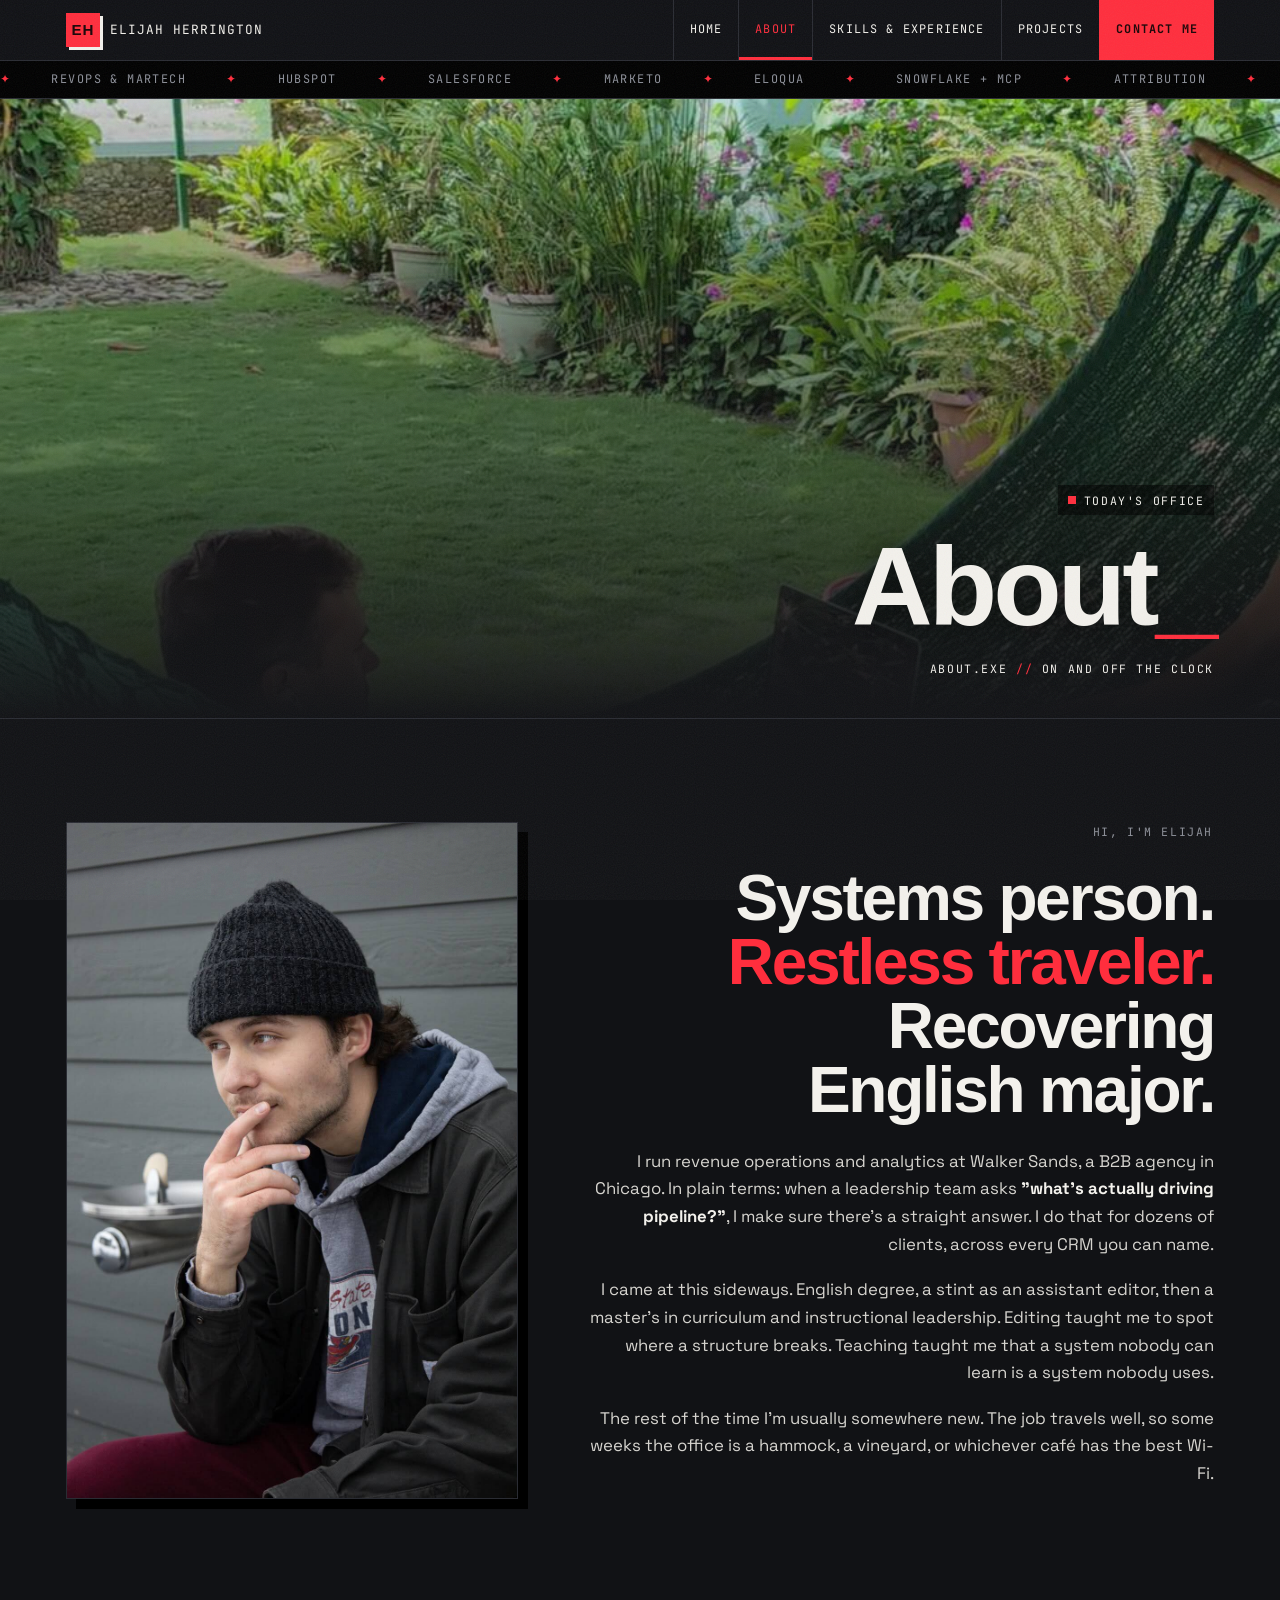
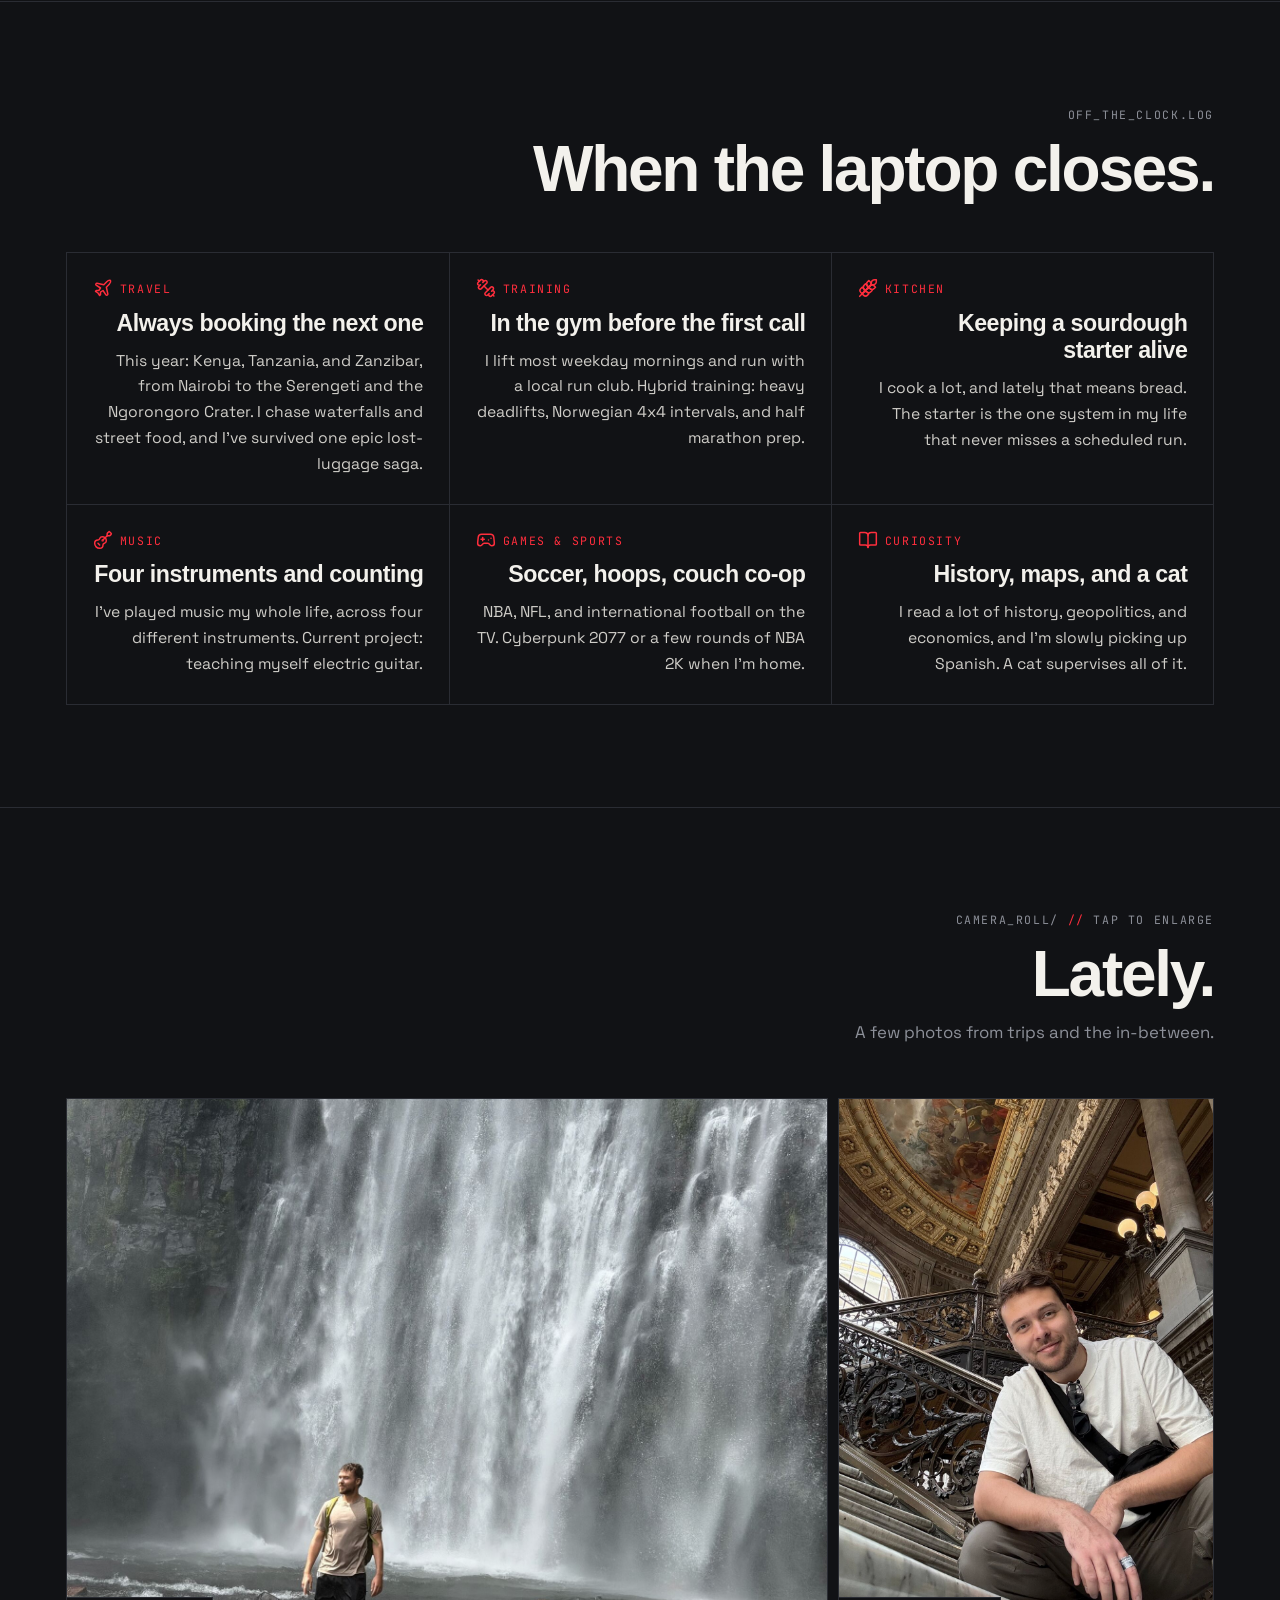
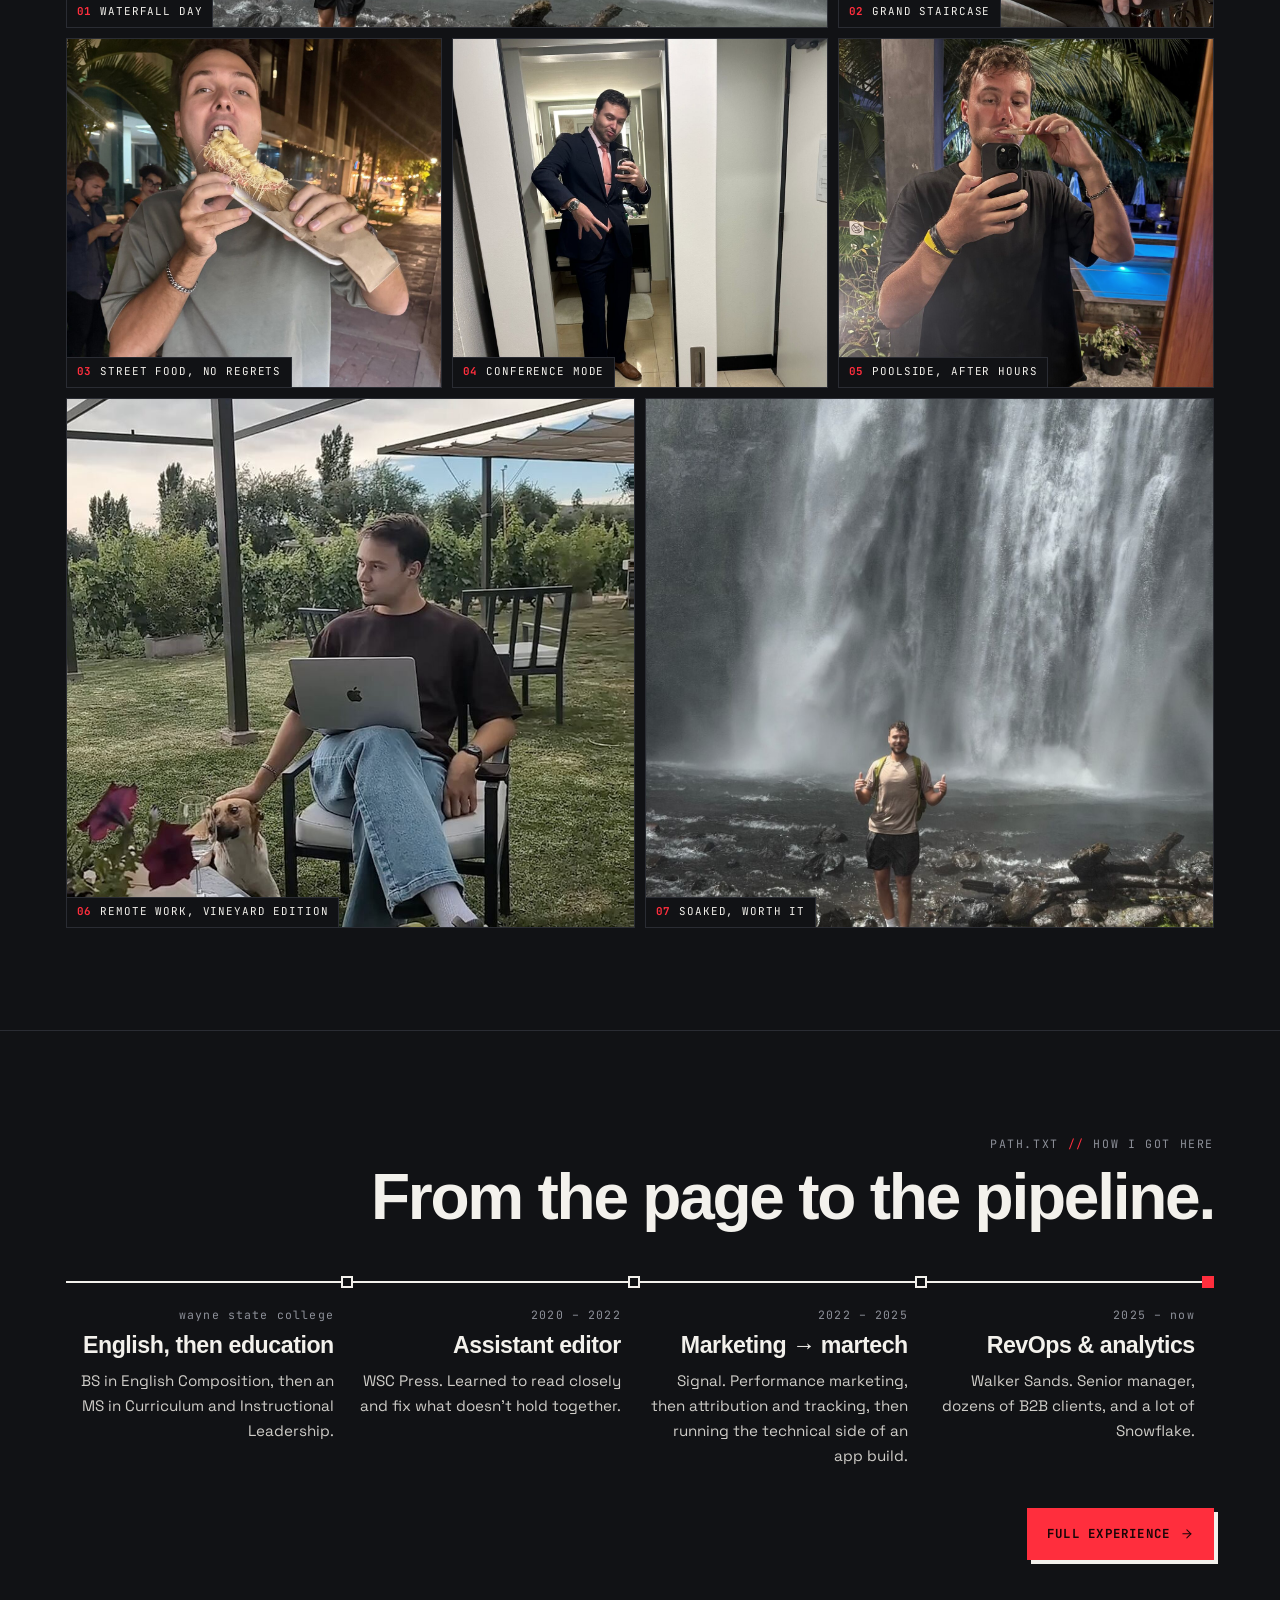
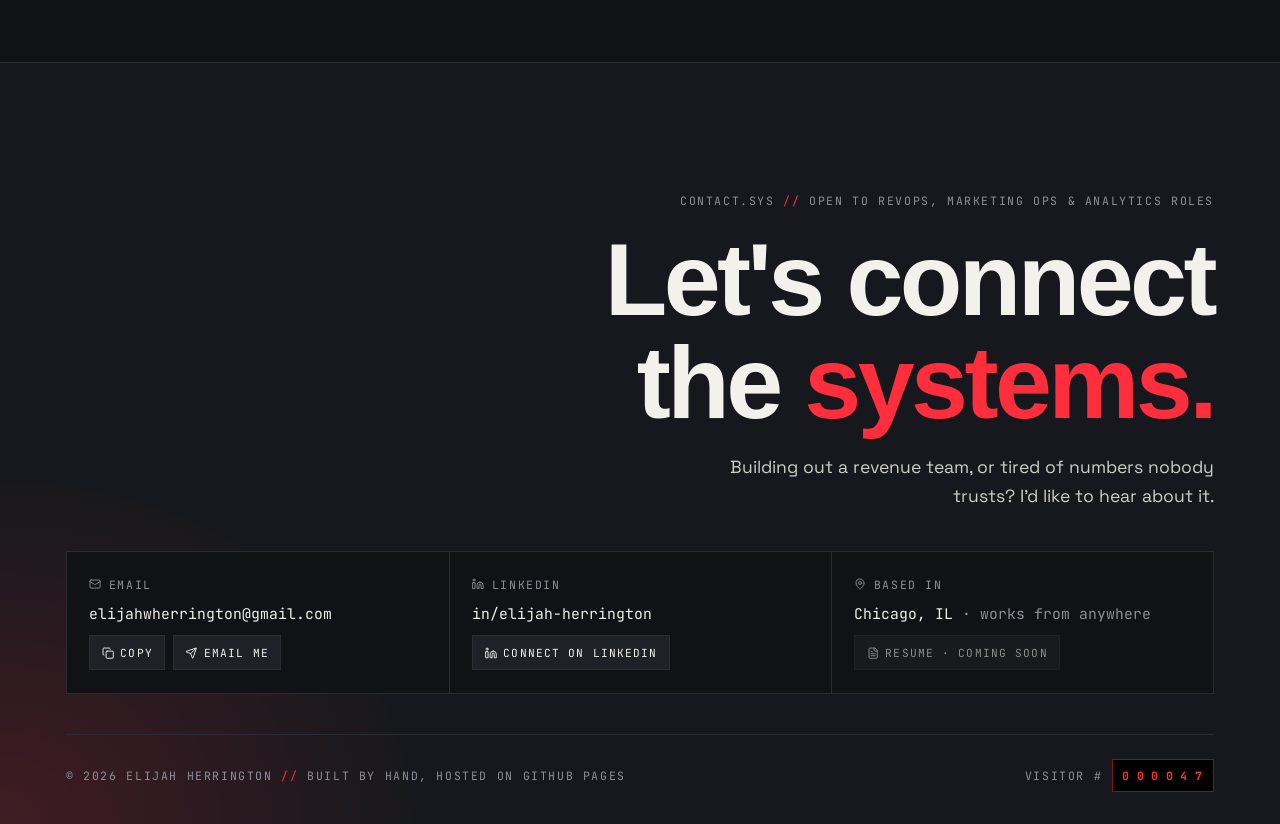
==== commit 4fb1097d: "Add files via upload" ====
--- a/about.html
+++ b/about.html
@@ -7,14 +7,14 @@
 <meta name="description" content="Who Elijah is, on and off the clock: travel, training, cooking, music, and the path from English major to RevOps.">
 <meta property="og:title" content="About · Elijah Herrington">
 <meta property="og:description" content="Who Elijah is, on and off the clock: travel, training, cooking, music, and the path from English major to RevOps.">
-<meta property="og:image" content="https://elijahwherrington.com/img/hero-staircase.jpg">
+<meta property="og:image" content="https://elijahwherrington.com/hero-staircase.jpg">
 <meta property="og:type" content="website">
 <meta name="theme-color" content="#111215">
 <link rel="preconnect" href="https://fonts.googleapis.com">
 <link rel="preconnect" href="https://fonts.gstatic.com" crossorigin>
 <link rel="stylesheet" href="https://fonts.googleapis.com/css2?family=Geist:wght@500;600;700;800;900&family=JetBrains+Mono:wght@400;500;700&family=Space+Grotesk:wght@400;500;700&display=swap">
 <link rel="icon" href="data:image/svg+xml,%3Csvg xmlns='http://www.w3.org/2000/svg' viewBox='0 0 64 64'%3E%3Crect width='64' height='64' fill='%23ff2e3d'/%3E%3Ctext x='32' y='43' font-family='Arial,Helvetica,sans-serif' font-weight='900' font-size='30' text-anchor='middle' fill='%231a0507'%3EEH%3C/text%3E%3C/svg%3E">
-<link rel="stylesheet" href="assets/style.css">
+<link rel="stylesheet" href="style.css">
 </head>
 <body>
 <header class="site-header">
@@ -29,9 +29,9 @@
 <div class="ticker" aria-hidden="true"><div class="ticker-track"><span>revops & martech</span><span>hubspot</span><span>salesforce</span><span>marketo</span><span>eloqua</span><span>snowflake + mcp</span><span>attribution</span><span>google tag manager</span><span>ga4</span><span>6sense</span><span>clay</span><span>chicago, il</span><span>many disciplines, one system</span><span>revops & martech</span><span>hubspot</span><span>salesforce</span><span>marketo</span><span>eloqua</span><span>snowflake + mcp</span><span>attribution</span><span>google tag manager</span><span>ga4</span><span>6sense</span><span>clay</span><span>chicago, il</span><span>many disciplines, one system</span></div></div>
 <main>
 <section class="video-hero">
-  <img class="poster" src="img/hammock-poster.jpg" alt="">
-  <video autoplay muted loop playsinline preload="metadata" poster="img/hammock-poster.jpg" aria-label="Elijah working on a laptop in a hammock under a palm-thatched roof">
-    <source src="img/hammock.mp4" type="video/mp4">
+  <img class="poster" src="hammock-poster.jpg" alt="">
+  <video autoplay muted loop playsinline preload="metadata" poster="hammock-poster.jpg" aria-label="Elijah working on a laptop in a hammock under a palm-thatched roof">
+    <source src="hammock.mp4" type="video/mp4">
   </video>
   <div class="wrap">
     <span class="rec">today's office</span>
@@ -42,7 +42,7 @@
 
 <section class="section">
   <div class="wrap about-intro">
-    <figure class="frame rise"><img src="img/portrait-beanie-2.jpg" alt="Elijah in a beanie and work jacket, looking off to the side" loading="lazy"></figure>
+    <figure class="frame rise"><img src="portrait-beanie-2.jpg" alt="Elijah in a beanie and work jacket, looking off to the side" loading="lazy"></figure>
     <div class="text">
       <span class="label rise d1">hi, i'm elijah</span>
       <h2 class="rise d2">Systems person. <span class="r">Restless traveler.</span> Recovering English major.</h2>
@@ -80,13 +80,13 @@
       <p>A few photos from trips and the in-between.</p>
     </div>
     <div class="mosaic">
-      <figure class="frame m-a" data-lightbox><img src="img/waterfall-wide.jpg" alt="Elijah standing in front of a massive waterfall" loading="lazy"><figcaption><b>01</b> waterfall day</figcaption><button type="button" aria-label="Enlarge photo: waterfall day"></button></figure>
-      <figure class="frame m-b" data-lightbox><img src="img/hero-staircase.jpg" alt="Elijah on a marble staircase under a painted ceiling" loading="lazy" style="object-position:50% 40%"><figcaption><b>02</b> grand staircase</figcaption><button type="button" aria-label="Enlarge photo: grand staircase"></button></figure>
-      <figure class="frame m-c" data-lightbox><img src="img/street-food.jpg" alt="Elijah taking a huge bite of street food at night" loading="lazy" style="object-position:50% 25%"><figcaption><b>03</b> street food, no regrets</figcaption><button type="button" aria-label="Enlarge photo: street food"></button></figure>
-      <figure class="frame m-d" data-lightbox><img src="img/suit.jpg" alt="Mirror selfie in a navy suit and pink tie" loading="lazy" style="object-position:50% 30%"><figcaption><b>04</b> conference mode</figcaption><button type="button" aria-label="Enlarge photo: conference mode"></button></figure>
-      <figure class="frame m-e" data-lightbox><img src="img/night-selfie.jpg" alt="Mirror selfie at night by a lit pool and palm trees" loading="lazy" style="object-position:50% 30%"><figcaption><b>05</b> poolside, after hours</figcaption><button type="button" aria-label="Enlarge photo: poolside after hours"></button></figure>
-      <figure class="frame m-f" data-lightbox><img src="img/vineyard-remote.jpg" alt="Elijah working on a laptop at an outdoor vineyard table, petting a dog" loading="lazy" style="object-position:50% 45%"><figcaption><b>06</b> remote work, vineyard edition</figcaption><button type="button" aria-label="Enlarge photo: remote work at a vineyard"></button></figure>
-      <figure class="frame m-g" data-lightbox><img src="img/waterfall-thumbs.jpg" alt="Elijah giving two thumbs up in front of a waterfall" loading="lazy" style="object-position:50% 70%"><figcaption><b>07</b> soaked, worth it</figcaption><button type="button" aria-label="Enlarge photo: thumbs up at the waterfall"></button></figure>
+      <figure class="frame m-a" data-lightbox><img src="waterfall-wide.jpg" alt="Elijah standing in front of a massive waterfall" loading="lazy"><figcaption><b>01</b> waterfall day</figcaption><button type="button" aria-label="Enlarge photo: waterfall day"></button></figure>
+      <figure class="frame m-b" data-lightbox><img src="hero-staircase.jpg" alt="Elijah on a marble staircase under a painted ceiling" loading="lazy" style="object-position:50% 40%"><figcaption><b>02</b> grand staircase</figcaption><button type="button" aria-label="Enlarge photo: grand staircase"></button></figure>
+      <figure class="frame m-c" data-lightbox><img src="street-food.jpg" alt="Elijah taking a huge bite of street food at night" loading="lazy" style="object-position:50% 25%"><figcaption><b>03</b> street food, no regrets</figcaption><button type="button" aria-label="Enlarge photo: street food"></button></figure>
+      <figure class="frame m-d" data-lightbox><img src="suit.jpg" alt="Mirror selfie in a navy suit and pink tie" loading="lazy" style="object-position:50% 30%"><figcaption><b>04</b> conference mode</figcaption><button type="button" aria-label="Enlarge photo: conference mode"></button></figure>
+      <figure class="frame m-e" data-lightbox><img src="night-selfie.jpg" alt="Mirror selfie at night by a lit pool and palm trees" loading="lazy" style="object-position:50% 30%"><figcaption><b>05</b> poolside, after hours</figcaption><button type="button" aria-label="Enlarge photo: poolside after hours"></button></figure>
+      <figure class="frame m-f" data-lightbox><img src="vineyard-remote.jpg" alt="Elijah working on a laptop at an outdoor vineyard table, petting a dog" loading="lazy" style="object-position:50% 45%"><figcaption><b>06</b> remote work, vineyard edition</figcaption><button type="button" aria-label="Enlarge photo: remote work at a vineyard"></button></figure>
+      <figure class="frame m-g" data-lightbox><img src="waterfall-thumbs.jpg" alt="Elijah giving two thumbs up in front of a waterfall" loading="lazy" style="object-position:50% 70%"><figcaption><b>07</b> soaked, worth it</figcaption><button type="button" aria-label="Enlarge photo: thumbs up at the waterfall"></button></figure>
     </div>
   </div>
 </section>
@@ -141,6 +141,6 @@
     </div>
   </div>
 </footer>
-<script src="assets/site.js"></script>
+<script src="site.js"></script>
 </body>
 </html>
--- a/style.css
+++ b/style.css
@@ -0,0 +1,471 @@
+/* elijahwherrington.com — shared styles
+   Layout: right-anchored editorial grid, flat panels, hard offset shadows, no rounded corners.
+   Single committed dark look (charcoal + digital red). */
+:root {
+  --bg: #111215;
+  --bg-2: #17181d;
+  --bg-3: #1f2127;
+  --ink: #f3f1ec;
+  --muted: #8d9099;
+  --line: #2a2c33;
+  --red: #ff2e3d;
+  --red-deep: #7a1620;
+  --red-ink: #1a0507;
+  --display: 'Geist', 'Helvetica Neue', Arial, system-ui, sans-serif;
+  --body: 'Space Grotesk', 'Helvetica Neue', system-ui, sans-serif;
+  --mono: 'JetBrains Mono', ui-monospace, 'SFMono-Regular', Menlo, monospace;
+  --maxw: 1180px;
+  --gutter: max(16px, env(safe-area-inset-left, 0px));
+  --gutter-r: max(16px, env(safe-area-inset-right, 0px));
+  color-scheme: dark;
+}
+*, *::before, *::after { box-sizing: border-box; border-radius: 0 !important; }
+html { scroll-behavior: smooth; -webkit-text-size-adjust: 100%; }
+html, body { max-width: 100%; overflow-x: hidden; }
+body {
+  margin: 0;
+  background: var(--bg);
+  color: var(--ink);
+  font-family: var(--body);
+  font-size: 1.05rem;
+  line-height: 1.65;
+  -webkit-font-smoothing: antialiased;
+}
+/* film grain + faint dot grid over everything */
+body::after {
+  content: ""; position: fixed; inset: 0; pointer-events: none; z-index: 100; opacity: .06;
+  background-image: url("data:image/svg+xml,%3Csvg xmlns='http://www.w3.org/2000/svg' width='160' height='160'%3E%3Cfilter id='n'%3E%3CfeTurbulence type='fractalNoise' baseFrequency='.9' numOctaves='2' stitchTiles='stitch'/%3E%3C/filter%3E%3Crect width='100%25' height='100%25' filter='url(%23n)'/%3E%3C/svg%3E");
+}
+body::before { content: ""; position: fixed; inset: 0 0 auto; height: env(safe-area-inset-top, 0px); z-index: 60; background: var(--bg); }
+img, video { max-width: 100%; display: block; }
+[hidden] { display: none !important; }
+a { color: inherit; }
+::selection { background: var(--red); color: var(--red-ink); }
+:focus-visible { outline: 2px solid var(--red); outline-offset: 3px; }
+
+.wrap { max-width: var(--maxw); margin-inline: auto; padding-left: var(--gutter); padding-right: var(--gutter-r); }
+.mono { font-family: var(--mono); }
+.label {
+  font-family: var(--mono); font-size: .72rem; letter-spacing: .14em; text-transform: uppercase; color: var(--muted);
+}
+.label .r, .r { color: var(--red); }
+h1, h2, h3 { font-family: var(--display); text-wrap: balance; margin: 0; line-height: 1; letter-spacing: -.035em; }
+h2 { font-size: clamp(2.1rem, 5.4vw, 4rem); font-weight: 800; }
+h3 { font-size: clamp(1.15rem, 2vw, 1.45rem); font-weight: 700; line-height: 1.2; letter-spacing: -.02em; }
+p { margin: 0; }
+.prose { display: grid; gap: 1.1rem; max-width: 62ch; }
+.prose p { color: #d6d4cf; }
+.prose strong { color: var(--ink); font-weight: 700; }
+
+/* ---------- header ---------- */
+.site-header {
+  position: sticky; top: env(safe-area-inset-top, 0px); z-index: 50;
+  background: rgba(17, 18, 21, .86); backdrop-filter: blur(10px); -webkit-backdrop-filter: blur(10px);
+  border-bottom: 1px solid var(--line);
+}
+.site-header .wrap { display: flex; align-items: stretch; justify-content: space-between; gap: 1rem; min-height: 60px; }
+.brand { display: flex; align-items: center; gap: .6rem; text-decoration: none; font-family: var(--mono); font-size: .8rem; letter-spacing: .08em; text-transform: uppercase; }
+.brand .mark {
+  font-family: var(--display); font-weight: 900; font-size: .95rem; width: 34px; height: 34px; display: grid; place-items: center;
+  background: var(--red); color: var(--red-ink); box-shadow: 3px 3px 0 var(--ink);
+}
+.nav { display: flex; align-items: stretch; }
+.nav a {
+  display: flex; align-items: center; padding: 0 1rem; text-decoration: none;
+  font-family: var(--mono); font-size: .74rem; letter-spacing: .1em; text-transform: uppercase;
+  border-left: 1px solid var(--line); transition: background .15s, color .15s;
+}
+.nav a:hover { background: var(--bg-3); color: var(--red); }
+.nav a[aria-current="page"] { color: var(--red); box-shadow: inset 0 -3px 0 var(--red); }
+.nav a.cta { background: var(--red); color: var(--red-ink); font-weight: 700; border-left-color: var(--red); }
+.nav a.cta:hover { background: var(--ink); color: var(--red-ink); }
+.menu-btn { display: none; }
+@media (max-width: 760px) {
+  .menu-btn {
+    display: flex; align-items: center; gap: .5rem; background: none; border: 0; border-left: 1px solid var(--line); color: var(--ink);
+    font-family: var(--mono); font-size: .74rem; letter-spacing: .1em; text-transform: uppercase; padding: 0 1rem; cursor: pointer;
+  }
+  .nav { display: none; position: absolute; top: 100%; left: 0; right: 0; flex-direction: column; background: var(--bg-2); border-bottom: 1px solid var(--line); }
+  .nav.open { display: flex; }
+  .nav a { padding: 1rem max(16px, env(safe-area-inset-right, 0px)) 1rem var(--gutter); border-left: 0; border-top: 1px solid var(--line); justify-content: flex-end; min-height: 52px; }
+}
+
+/* ---------- ticker ---------- */
+.ticker { border-bottom: 1px solid var(--line); background: #000; overflow: hidden; white-space: nowrap; }
+.ticker-track { display: inline-flex; gap: 2.5rem; padding: .55rem 0; animation: tick 38s linear infinite; font-family: var(--mono); font-size: .74rem; letter-spacing: .12em; text-transform: uppercase; color: var(--muted); }
+.ticker-track span::before { content: "✦"; color: var(--red); margin-right: 2.5rem; }
+@keyframes tick { to { transform: translateX(-50%); } }
+
+/* ---------- page hero (inner pages) ---------- */
+.page-hero { position: relative; padding-block: clamp(3rem, 8vw, 6.5rem) clamp(2rem, 5vw, 3.5rem); border-bottom: 1px solid var(--line); overflow: hidden; }
+.page-hero::before {
+  content: ""; position: absolute; inset: 0; pointer-events: none;
+  background: radial-gradient(60% 80% at 100% 0%, rgba(255, 46, 61, .16), transparent 60%),
+              radial-gradient(1px 1px at 1px 1px, rgba(243, 241, 236, .09) 1px, transparent 0) 0 0 / 22px 22px;
+}
+.page-hero .wrap { position: relative; display: grid; gap: 1.2rem; justify-items: end; text-align: right; }
+.page-hero h1 { font-size: clamp(2.6rem, 9vw, 7rem); font-weight: 900; }
+.page-hero h1 .cur { color: var(--red); animation: blink 1s steps(1) infinite; }
+.page-hero .lede { max-width: 54ch; color: #cfcdc8; font-size: clamp(1.05rem, 1.6vw, 1.25rem); }
+@keyframes blink { 50% { opacity: 0; } }
+
+/* ---------- sections ---------- */
+.section { padding-block: clamp(3.5rem, 8vw, 6.5rem); border-bottom: 1px solid var(--line); }
+.section-head { display: grid; gap: .8rem; justify-items: end; text-align: right; margin-bottom: clamp(2rem, 4vw, 3.2rem); }
+.section-head p { max-width: 56ch; color: var(--muted); }
+
+/* panels: flat with hard offset shadow */
+.panel { background: var(--bg-2); border: 1px solid var(--line); box-shadow: 6px 6px 0 #000; }
+.btn {
+  display: inline-flex; align-items: center; gap: .6rem; text-decoration: none; cursor: pointer;
+  font-family: var(--mono); font-size: .78rem; font-weight: 700; letter-spacing: .1em; text-transform: uppercase;
+  padding: .9rem 1.2rem; border: 1px solid var(--ink); background: transparent; color: var(--ink);
+  box-shadow: 4px 4px 0 var(--ink); transition: transform .12s, box-shadow .12s, background .12s;
+}
+.btn:hover { transform: translate(-2px, -2px); box-shadow: 6px 6px 0 var(--ink); }
+.btn:active { transform: translate(3px, 3px); box-shadow: 1px 1px 0 var(--ink); }
+.btn.red { background: var(--red); border-color: var(--red); color: var(--red-ink); box-shadow: 4px 4px 0 var(--ink); }
+.chips { display: flex; flex-wrap: wrap; gap: .45rem; }
+.chip { font-family: var(--mono); font-size: .72rem; letter-spacing: .04em; padding: .3rem .6rem; border: 1px solid var(--line); background: var(--bg-3); color: #cfcdc8; }
+.chip.hot { border-color: var(--red-deep); color: var(--ink); background: rgba(255, 46, 61, .1); }
+
+/* draft placeholders — remove before launch */
+.todo { display: inline-block; font-family: var(--mono); font-size: .72rem; color: var(--red); border: 1px dashed var(--red); padding: .15rem .45rem; background: rgba(255, 46, 61, .06); }
+
+/* photo frames */
+.frame { position: relative; margin: 0; }
+.frame img, .frame video { width: 100%; height: 100%; object-fit: cover; }
+.frame figcaption {
+  position: absolute; left: 0; bottom: 0; font-family: var(--mono); font-size: .68rem; letter-spacing: .08em; text-transform: uppercase;
+  background: var(--bg); color: var(--ink); padding: .35rem .6rem; border-top: 1px solid var(--line); border-right: 1px solid var(--line);
+}
+.frame figcaption b { color: var(--red); font-weight: 700; }
+
+/* ---------- footer / contact ---------- */
+.contact { position: relative; padding-block: clamp(4rem, 10vw, 8rem) 2rem; overflow: hidden; background: var(--bg-2); }
+.contact::before {
+  content: ""; position: absolute; inset: 0; pointer-events: none;
+  background: radial-gradient(50% 70% at 0% 100%, rgba(255, 46, 61, .18), transparent 65%);
+}
+.contact .wrap { position: relative; display: grid; gap: 2.5rem; }
+.contact-top { display: grid; gap: 1.2rem; justify-items: end; text-align: right; }
+.contact h2 { font-size: clamp(2.4rem, 8vw, 6.4rem); }
+.contact h2 .r { display: inline; }
+.contact-grid { display: grid; grid-template-columns: repeat(3, minmax(0, 1fr)); gap: 0; border: 1px solid var(--line); background: var(--bg); }
+.contact-cell { padding: 1.4rem; display: grid; gap: .55rem; align-content: start; border-left: 1px solid var(--line); min-width: 0; }
+.contact-cell:first-child { border-left: 0; }
+.contact-cell .val { font-family: var(--mono); font-size: .92rem; overflow-wrap: anywhere; user-select: all; }
+.contact-cell .row { display: flex; flex-wrap: wrap; gap: .5rem; }
+.mini {
+  font-family: var(--mono); font-size: .7rem; letter-spacing: .1em; text-transform: uppercase; text-decoration: none; cursor: pointer;
+  border: 1px solid var(--line); background: var(--bg-3); color: var(--ink); padding: .45rem .7rem;
+}
+.mini:hover { border-color: var(--red); color: var(--red); }
+@media (max-width: 760px) {
+  .contact-grid { grid-template-columns: 1fr; }
+  .contact-cell { border-left: 0; border-top: 1px solid var(--line); }
+  .contact-cell:first-child { border-top: 0; }
+}
+.footer-bar { display: flex; flex-wrap: wrap; justify-content: space-between; align-items: center; gap: 1rem; padding-top: 1.5rem; border-top: 1px solid var(--line); }
+.odometer { display: inline-flex; gap: 3px; background: #000; padding: 6px 8px; border: 1px solid var(--red-deep); }
+.odometer span { font-family: var(--mono); font-weight: 700; color: var(--red); width: 1em; text-align: center; font-variant-numeric: tabular-nums; }
+
+/* entrance: content is visible at rest; this only adds a short slide */
+@media (prefers-reduced-motion: no-preference) {
+  .rise { animation: rise .7s cubic-bezier(.2, .7, .2, 1) both; }
+  .rise.d1 { animation-delay: .08s; } .rise.d2 { animation-delay: .16s; } .rise.d3 { animation-delay: .24s; } .rise.d4 { animation-delay: .32s; }
+  @keyframes rise { from { transform: translateY(14px); } to { transform: none; } }
+}
+@media (prefers-reduced-motion: reduce) {
+  .ticker-track, .page-hero h1 .cur { animation: none; }
+  html { scroll-behavior: auto; }
+}
+
+/* ======================================================================
+   HOME
+   ====================================================================== */
+.home-hero { position: relative; display: grid; grid-template-columns: minmax(0, 1fr) minmax(0, 1fr); min-height: clamp(560px, 80vh, 780px); border-bottom: 1px solid var(--line); overflow: hidden; }
+.hero-media { position: relative; overflow: hidden; background: var(--bg-3); }
+.hero-media img { position: absolute; inset: 0; width: 100%; height: 100%; object-fit: cover; object-position: 50% 32%; }
+.hero-media::after { content: ""; position: absolute; inset: 0; pointer-events: none;
+  background: linear-gradient(90deg, rgba(17, 18, 21, 0) 55%, var(--bg) 100%), linear-gradient(0deg, rgba(17, 18, 21, .55) 0%, rgba(17, 18, 21, 0) 35%); }
+.hero-media .tag { position: absolute; left: var(--gutter); bottom: 1.4rem; z-index: 2; display: inline-flex; gap: .5rem; align-items: center;
+  font-family: var(--mono); font-size: .7rem; letter-spacing: .12em; text-transform: uppercase; background: rgba(0, 0, 0, .6); padding: .4rem .65rem; border: 1px solid rgba(243, 241, 236, .2); }
+.hero-side { position: relative; display: grid; align-content: center;
+  padding-block: clamp(2.5rem, 6vw, 5rem); padding-left: clamp(1.5rem, 4vw, 4rem);
+  padding-right: max(var(--gutter-r), calc((100vw - var(--maxw)) / 2 + 16px)); }
+.hero-side::before { content: ""; position: absolute; inset: 0; pointer-events: none;
+  background: radial-gradient(60% 55% at 85% 30%, rgba(255, 46, 61, .17), transparent 70%),
+              radial-gradient(1px 1px at 1px 1px, rgba(243, 241, 236, .08) 1px, transparent 0) 0 0 / 22px 22px; }
+.hero-text { position: relative; display: grid; gap: 1.4rem; justify-items: end; text-align: right; min-width: 0; }
+.hero-text h1 { font-size: clamp(3rem, 7.4vw, 7rem); font-weight: 800; line-height: .9; letter-spacing: -.055em; overflow-wrap: break-word; }
+.hero-text h1 .cur { color: var(--red); animation: blink 1s steps(1) infinite; }
+.hero-text .tagline { font-family: var(--mono); font-size: clamp(.8rem, 1.2vw, .95rem); color: var(--muted); }
+.hero-text .intro { max-width: 40ch; font-size: clamp(1.05rem, 1.5vw, 1.22rem); color: #d6d4cf; }
+.status { display: inline-flex; align-items: center; gap: .6rem; font-family: var(--mono); font-size: .72rem; letter-spacing: .06em;
+  border: 1px solid var(--line); background: rgba(23, 24, 29, .8); padding: .45rem .75rem; }
+.status .dot { width: 8px; height: 8px; background: var(--red); box-shadow: 0 0 0 0 rgba(255, 46, 61, .6); animation: pulse 2s infinite; }
+@keyframes pulse { 0% { box-shadow: 0 0 0 0 rgba(255, 46, 61, .55); } 70% { box-shadow: 0 0 0 8px rgba(255, 46, 61, 0); } 100% { box-shadow: 0 0 0 0 rgba(255, 46, 61, 0); } }
+.hero-actions { display: flex; flex-wrap: wrap; gap: 1rem; justify-content: flex-end; }
+@media (max-width: 860px) {
+  .home-hero { grid-template-columns: 1fr; min-height: 0; }
+  .hero-media { height: clamp(300px, 62vw, 460px); }
+  .hero-media::after { background: linear-gradient(180deg, rgba(17, 18, 21, 0) 50%, var(--bg) 100%); }
+  .hero-side { padding-top: 0; margin-top: -3.5rem; padding-left: var(--gutter); }
+  .hero-media .tag { bottom: auto; top: 1rem; }
+}
+
+.stats { display: grid; grid-template-columns: repeat(5, minmax(0, 1fr)); gap: 1px; background: var(--line); border-bottom: 1px solid var(--line); }
+.stat { padding: 1.6rem 1.3rem; background: var(--bg); display: grid; gap: .45rem; align-content: start; text-align: right; min-width: 0; }
+.stat .n { font-family: var(--display); font-weight: 800; letter-spacing: -.04em; font-size: clamp(1.5rem, 2.3vw, 2.3rem); line-height: 1; font-variant-numeric: tabular-nums; white-space: nowrap; }
+.stat .n em { font-style: normal; color: var(--red); }
+.stat .label { line-height: 1.5; }
+@media (max-width: 1100px) { .stat .n { font-size: clamp(1.3rem, 2.6vw, 2rem); } }
+@media (max-width: 860px) {
+  .stats { grid-template-columns: repeat(2, minmax(0, 1fr)); }
+  .stat:last-child { grid-column: span 2; }
+  .stat .n { font-size: clamp(1.4rem, 6vw, 2rem); }
+}
+
+.modules { display: grid; gap: clamp(1.5rem, 3vw, 2.2rem); }
+.module { display: grid; grid-template-columns: minmax(0, 1fr) minmax(0, 1fr); text-decoration: none; transition: transform .15s, box-shadow .15s; }
+.module:hover { transform: translate(-3px, -3px); box-shadow: 10px 10px 0 var(--red); }
+.module:nth-child(even) .module-media { order: 2; }
+.module-media { position: relative; min-height: 300px; border-right: 1px solid var(--line); overflow: hidden; background: var(--bg-3); }
+.module:nth-child(even) .module-media { border-right: 0; border-left: 1px solid var(--line); }
+.module-body { padding: clamp(1.4rem, 3vw, 2.4rem); display: grid; gap: 1rem; align-content: center; justify-items: end; text-align: right; }
+.module-body .file { font-family: var(--mono); font-size: .72rem; letter-spacing: .14em; color: var(--red); }
+.module-body h3 { font-size: clamp(1.6rem, 3.2vw, 2.4rem); font-weight: 900; }
+.module-body p { color: #cfcdc8; max-width: 40ch; }
+.module-body .go { font-family: var(--mono); font-size: .76rem; letter-spacing: .1em; text-transform: uppercase; }
+.module:hover .go { color: var(--red); }
+@media (max-width: 760px) {
+  .module { grid-template-columns: 1fr; }
+  .module-media, .module:nth-child(even) .module-media { order: 0; border: 0; border-bottom: 1px solid var(--line); min-height: 240px; }
+}
+/* crossfade carousel */
+.carousel { position: absolute; inset: 0; }
+.carousel img { position: absolute; inset: 0; width: 100%; height: 100%; object-fit: cover; opacity: 0; transition: opacity .9s ease; }
+.carousel img.on { opacity: 1; }
+.carousel-dots { position: absolute; right: .8rem; bottom: .8rem; display: flex; gap: 4px; z-index: 2; }
+.carousel-dots i { width: 18px; height: 4px; background: rgba(243, 241, 236, .35); }
+.carousel-dots i.on { background: var(--red); }
+
+/* mini skill-stack art for skills module */
+.stack-art { position: absolute; inset: 0; display: grid; place-content: center; gap: 10px; padding: 1.5rem;
+  background: radial-gradient(1px 1px at 1px 1px, rgba(243, 241, 236, .1) 1px, transparent 0) 0 0 / 18px 18px; }
+.stack-art .row { display: flex; gap: 10px; justify-content: center; flex-wrap: wrap; }
+.stack-art .t { font-family: var(--mono); font-size: .74rem; letter-spacing: .06em; padding: .5rem .75rem; border: 1px solid var(--line); background: var(--bg); box-shadow: 3px 3px 0 #000; }
+.stack-art .t.r { border-color: var(--red); color: var(--red); }
+.stack-art .badge { justify-self: center; display: grid; place-items: center; text-align: center; width: 120px; height: 120px; border: 2px solid var(--red); background: var(--bg); box-shadow: 5px 5px 0 var(--red); transform: rotate(-4deg); font-family: var(--mono); font-size: .62rem; letter-spacing: .1em; text-transform: uppercase; line-height: 1.4; padding: .6rem; }
+.stack-art .badge b { display: block; font-family: var(--display); font-size: 1.05rem; color: var(--red); letter-spacing: 0; }
+
+/* ======================================================================
+   ABOUT
+   ====================================================================== */
+.video-hero { position: relative; min-height: clamp(380px, 62vw, 620px); display: grid; align-items: end; border-bottom: 1px solid var(--line); overflow: hidden; }
+.video-hero video, .video-hero .poster { position: absolute; inset: 0; width: 100%; height: 100%; object-fit: cover; }
+.video-hero::after { content: ""; position: absolute; inset: 0; background: linear-gradient(180deg, rgba(17, 18, 21, .15) 0%, rgba(17, 18, 21, .55) 55%, var(--bg) 100%); }
+.video-hero .wrap { position: relative; z-index: 2; width: 100%; padding-block: 2.5rem; display: grid; gap: 1rem; justify-items: end; text-align: right; }
+.video-hero h1 { font-size: clamp(2.6rem, 9vw, 7rem); font-weight: 900; text-shadow: 0 4px 30px rgba(0, 0, 0, .5); }
+.video-hero .rec { font-family: var(--mono); font-size: .72rem; letter-spacing: .14em; text-transform: uppercase; display: inline-flex; gap: .5rem; align-items: center; background: rgba(0, 0, 0, .55); padding: .35rem .6rem; }
+.video-hero .rec::before { content: ""; width: 8px; height: 8px; background: var(--red); animation: blink 1.2s steps(1) infinite; }
+
+.about-intro { display: grid; grid-template-columns: minmax(0, 5fr) minmax(0, 7fr); gap: clamp(2rem, 5vw, 4.5rem); align-items: start; }
+.about-intro .frame { aspect-ratio: 2 / 3; border: 1px solid var(--line); box-shadow: 10px 10px 0 #000; }
+.about-intro .text { display: grid; gap: 1.6rem; justify-items: end; min-width: 0; }
+.about-intro .text h2 { text-align: right; }
+.about-intro .prose { text-align: right; }
+@media (max-width: 820px) { .about-intro { grid-template-columns: 1fr; } .about-intro .frame { max-width: 340px; justify-self: end; width: 80%; } }
+
+.offclock { display: grid; grid-template-columns: repeat(3, minmax(0, 1fr)); gap: 0; border: 1px solid var(--line); }
+.oc { padding: 1.6rem; border-left: 1px solid var(--line); border-top: 1px solid var(--line); display: grid; gap: .7rem; align-content: start; text-align: right; min-width: 0; background: var(--bg); transition: background .15s; }
+.oc:hover { background: var(--bg-2); }
+.oc:nth-child(3n+1) { border-left: 0; }
+.oc:nth-child(-n+3) { border-top: 0; }
+.oc .k { font-family: var(--mono); font-size: .72rem; letter-spacing: .14em; text-transform: uppercase; color: var(--red); }
+.oc p { color: #cfcdc8; font-size: .98rem; }
+@media (max-width: 820px) {
+  .offclock { grid-template-columns: repeat(2, minmax(0, 1fr)); }
+  .oc:nth-child(3n+1) { border-left: 1px solid var(--line); }
+  .oc:nth-child(2n+1) { border-left: 0; }
+  .oc:nth-child(3) { border-top: 1px solid var(--line); }
+}
+@media (max-width: 540px) {
+  .offclock { grid-template-columns: 1fr; }
+  .oc, .oc:nth-child(n) { border-left: 0; border-top: 1px solid var(--line); }
+  .oc:first-child { border-top: 0; }
+}
+
+.mosaic { display: grid; grid-template-columns: repeat(6, minmax(0, 1fr)); grid-auto-rows: clamp(110px, 14vw, 170px); gap: 10px; }
+.mosaic .frame { overflow: hidden; border: 1px solid var(--line); cursor: zoom-in; background: var(--bg-3); }
+.mosaic .frame img { transition: transform .6s cubic-bezier(.2, .7, .2, 1), filter .4s; filter: saturate(.9); }
+.mosaic .frame:hover img { transform: scale(1.05); filter: saturate(1.1); }
+.mosaic .frame button { position: absolute; inset: 0; background: none; border: 0; cursor: zoom-in; z-index: 1; }
+.m-a { grid-column: span 4; grid-row: span 3; }
+.m-b { grid-column: span 2; grid-row: span 3; }
+.m-c { grid-column: span 2; grid-row: span 2; }
+.m-d { grid-column: span 2; grid-row: span 2; }
+.m-e { grid-column: span 2; grid-row: span 2; }
+.m-f { grid-column: span 3; grid-row: span 3; }
+.m-g { grid-column: span 3; grid-row: span 3; }
+@media (max-width: 700px) {
+  .mosaic { grid-template-columns: repeat(2, minmax(0, 1fr)); grid-auto-rows: 150px; }
+  .m-a { grid-column: span 2; grid-row: span 2; }
+  .m-b, .m-c, .m-d, .m-e, .m-f, .m-g { grid-column: span 1; grid-row: span 2; }
+}
+
+.path { display: grid; grid-template-columns: repeat(4, minmax(0, 1fr)); gap: 0; border-top: 2px solid var(--ink); }
+.step { padding: 1.4rem 1.2rem 0 0; display: grid; gap: .5rem; align-content: start; position: relative; text-align: right; min-width: 0; }
+.step::before { content: ""; position: absolute; top: -7px; right: 0; width: 12px; height: 12px; background: var(--bg); border: 2px solid var(--ink); }
+.step:last-child::before { background: var(--red); border-color: var(--red); }
+.step .yr { font-family: var(--mono); font-size: .72rem; color: var(--muted); letter-spacing: .1em; }
+.step p { color: #cfcdc8; font-size: .95rem; }
+@media (max-width: 760px) { .path { grid-template-columns: 1fr 1fr; row-gap: 2rem; } }
+
+/* lightbox */
+.lightbox { position: fixed; inset: 0; z-index: 200; background: rgba(8, 8, 10, .94); display: grid; place-items: center;
+  padding: max(16px, env(safe-area-inset-top, 0px)) max(16px, env(safe-area-inset-right, 0px)) max(16px, env(safe-area-inset-bottom, 0px)) max(16px, env(safe-area-inset-left, 0px)); }
+.lightbox figure { margin: 0; display: grid; gap: .8rem; max-width: min(1100px, 100%); }
+.lightbox img { max-height: 80vh; width: auto; margin-inline: auto; border: 1px solid var(--line); box-shadow: 10px 10px 0 var(--red); }
+.lightbox figcaption { font-family: var(--mono); font-size: .78rem; letter-spacing: .08em; text-transform: uppercase; text-align: right; color: var(--muted); }
+.lightbox .x { position: absolute; top: max(16px, env(safe-area-inset-top, 0px)); right: max(16px, env(safe-area-inset-right, 0px)); }
+
+/* ======================================================================
+   SKILLS
+   ====================================================================== */
+.timeline { display: grid; gap: 0; border-top: 1px solid var(--line); }
+.job { display: grid; grid-template-columns: minmax(0, 3fr) minmax(0, 8fr); gap: clamp(1rem, 4vw, 3rem); padding-block: 2rem; border-bottom: 1px solid var(--line); }
+.job .when { font-family: var(--mono); font-size: .78rem; color: var(--muted); letter-spacing: .06em; display: grid; gap: .3rem; align-content: start; }
+.job .when b { color: var(--ink); font-weight: 700; font-size: .9rem; }
+.job .what { display: grid; gap: .8rem; justify-items: end; text-align: right; min-width: 0; }
+.job .co { font-family: var(--mono); font-size: .76rem; letter-spacing: .14em; text-transform: uppercase; color: var(--red); }
+.job ul { margin: 0; padding: 0; list-style: none; display: grid; gap: .45rem; max-width: 64ch; }
+.job li { color: #cfcdc8; }
+.job li::after { content: " ◂"; color: var(--red); font-size: .8em; }
+.roles { display: grid; gap: .25rem; font-family: var(--mono); font-size: .78rem; color: var(--muted); }
+.job.current .when b::before { content: "● "; color: var(--red); }
+@media (max-width: 700px) { .job { grid-template-columns: 1fr; } .job .when { justify-items: end; text-align: right; } }
+
+.toolkit { display: grid; grid-template-columns: repeat(3, minmax(0, 1fr)); gap: 1.4rem; }
+.tk { padding: 1.4rem; display: grid; gap: 1rem; align-content: start; justify-items: end; text-align: right; min-width: 0; }
+.tk .chips { justify-content: flex-end; }
+.tk h3 { font-size: 1.05rem; }
+@media (max-width: 900px) { .toolkit { grid-template-columns: repeat(2, minmax(0, 1fr)); } }
+@media (max-width: 560px) { .toolkit { grid-template-columns: 1fr; } }
+.legend { display: flex; gap: 1.2rem; justify-content: flex-end; flex-wrap: wrap; margin-bottom: 1.4rem; }
+.legend span { display: inline-flex; gap: .45rem; align-items: center; font-family: var(--mono); font-size: .72rem; color: var(--muted); letter-spacing: .08em; text-transform: uppercase; }
+.legend i { width: 12px; height: 12px; border: 1px solid var(--line); background: var(--bg-3); }
+.legend i.hot { border-color: var(--red-deep); background: rgba(255, 46, 61, .25); }
+
+.certs { display: grid; grid-template-columns: repeat(auto-fill, minmax(min(100%, 260px), 1fr)); gap: 1.6rem; }
+.cert { display: grid; grid-template-rows: auto 1fr; text-decoration: none; transition: transform .15s, box-shadow .15s; }
+.cert:hover { transform: translate(-3px, -3px); box-shadow: 9px 9px 0 var(--red); }
+.cert-art { aspect-ratio: 4 / 3; display: grid; place-items: center; border-bottom: 1px solid var(--line); position: relative; overflow: hidden;
+  background: radial-gradient(1px 1px at 1px 1px, rgba(243, 241, 236, .1) 1px, transparent 0) 0 0 / 16px 16px, var(--bg-3); }
+.cert-art img { width: 70%; height: 80%; object-fit: contain; }
+.seal { width: 128px; height: 128px; display: grid; place-items: center; text-align: center; border: 2px solid var(--red); outline: 1px dashed var(--red); outline-offset: -10px; background: var(--bg); box-shadow: 6px 6px 0 #000; transform: rotate(-5deg);
+  font-family: var(--mono); font-size: .6rem; letter-spacing: .12em; text-transform: uppercase; line-height: 1.4; padding: 1rem; }
+.seal b { display: block; font-family: var(--display); font-size: 1rem; letter-spacing: 0; color: var(--red); }
+.cert-body { padding: 1.2rem; display: grid; gap: .5rem; justify-items: end; text-align: right; align-content: start; }
+.cert-body .meta { font-family: var(--mono); font-size: .72rem; color: var(--muted); letter-spacing: .06em; }
+.cert-body .verify { font-family: var(--mono); font-size: .72rem; letter-spacing: .1em; text-transform: uppercase; color: var(--red); }
+
+.edu { display: grid; grid-template-columns: repeat(2, minmax(0, 1fr)); gap: 1.4rem; }
+.edu .panel { padding: 1.4rem; display: grid; gap: .4rem; text-align: right; }
+@media (max-width: 640px) { .edu { grid-template-columns: 1fr; } }
+
+/* ======================================================================
+   PROJECTS
+   ====================================================================== */
+.proj-index { display: grid; grid-template-columns: repeat(3, minmax(0, 1fr)); gap: 0; border: 1px solid var(--line); margin-top: 2rem; width: 100%; }
+.proj-index a { padding: 1rem 1.2rem; text-decoration: none; border-left: 1px solid var(--line); display: grid; gap: .25rem; text-align: right; min-width: 0; transition: background .15s; }
+.proj-index a:first-child { border-left: 0; }
+.proj-index a:hover { background: var(--bg-3); }
+.proj-index .n { font-family: var(--mono); font-size: .7rem; color: var(--red); letter-spacing: .14em; }
+.proj-index .t { font-family: var(--display); font-weight: 700; font-size: .95rem; line-height: 1.2; }
+@media (max-width: 700px) { .proj-index { grid-template-columns: 1fr; } .proj-index a { border-left: 0; border-top: 1px solid var(--line); } .proj-index a:first-child { border-top: 0; } }
+
+.case { padding-block: clamp(3.5rem, 8vw, 6.5rem); border-bottom: 1px solid var(--line); scroll-margin-top: 70px; }
+.case-head { display: grid; grid-template-columns: auto minmax(0, 1fr); gap: clamp(1rem, 3vw, 2.5rem); align-items: end; margin-bottom: 2.4rem; }
+.case-num { font-family: var(--display); font-weight: 900; font-size: clamp(4rem, 12vw, 9rem); line-height: .8; color: transparent; -webkit-text-stroke: 1.5px var(--red); }
+.case-title { display: grid; gap: .8rem; justify-items: end; text-align: right; min-width: 0; }
+.case-title h2 { font-size: clamp(1.8rem, 4.6vw, 3.4rem); }
+.case-title .chips { justify-content: flex-end; }
+.case-grid { display: grid; grid-template-columns: minmax(0, 7fr) minmax(0, 5fr); gap: clamp(1.5rem, 4vw, 3.5rem); align-items: start; }
+.case-grid .prose { justify-self: end; }
+.case-block { display: grid; gap: .5rem; }
+.case-block .label { color: var(--red); }
+.impact { padding: 1.6rem; display: grid; gap: 1.4rem; position: sticky; top: 90px; }
+.impact .big { font-family: var(--display); font-weight: 900; font-size: clamp(2.2rem, 5vw, 3.6rem); line-height: 1; }
+.impact .big em { font-style: normal; color: var(--red); }
+.impact .row { display: grid; gap: .3rem; padding-top: 1.2rem; border-top: 1px solid var(--line); text-align: right; }
+.impact .row:first-child { padding-top: 0; border-top: 0; }
+.impact p { color: #cfcdc8; font-size: .95rem; }
+@media (max-width: 860px) { .case-grid { grid-template-columns: 1fr; } .impact { position: static; } }
+@media (max-width: 560px) { .case-head { grid-template-columns: 1fr; justify-items: end; } }
+
+/* professional diagrams: deliberately neutral, outside the site theme */
+.diagram { margin-top: 2.8rem; background: #ffffff; border: 1px solid #e2e8f0; box-shadow: 0 1px 2px rgba(15, 23, 42, .06), 0 12px 32px rgba(0, 0, 0, .35); }
+.diagram-head { display: flex; justify-content: space-between; align-items: center; gap: 1rem; flex-wrap: wrap; padding: .9rem 1.2rem; border-bottom: 1px solid #e2e8f0; background: #f8fafc; }
+.diagram-head strong { font-family: 'Geist', system-ui, sans-serif; font-size: .95rem; color: #0f172a; letter-spacing: -.01em; }
+.diagram-head span { font-family: 'Geist', system-ui, sans-serif; font-size: .8rem; color: #64748b; }
+.diagram-body { overflow-x: auto; padding: 1rem; }
+.diagram { max-width: 980px; margin-left: auto; margin-right: 0; }
+.diagram-d2 { max-width: 760px; }
+.diagram-body { display: block; cursor: zoom-in; }
+.diagram-body img { width: 100%; height: auto; }
+.diagram-foot { display: flex; justify-content: flex-end; padding: .7rem 1.2rem; border-top: 1px solid #e2e8f0; background: #f8fafc; }
+.diagram-foot a { display: inline-flex; gap: .35rem; align-items: center; font-family: 'Geist', system-ui, sans-serif; font-size: .82rem; font-weight: 600; color: #2563eb; text-decoration: none; }
+.diagram-foot a:hover { text-decoration: underline; }
+
+/* icons (lucide) */
+.lucide { width: 1.05em; height: 1.05em; stroke-width: 1.8; flex: none; vertical-align: -0.15em; }
+.btn .lucide, .mini .lucide { width: 1.1em; height: 1.1em; }
+.oc .k, .tk .label, .contact-cell .label { display: inline-flex; align-items: center; gap: .45rem; }
+.oc .k .lucide, .tk .label .lucide { width: 1.25rem; height: 1.25rem; }
+.mini { display: inline-flex; align-items: center; gap: .4rem; }
+.cert-body .verify { display: inline-flex; align-items: center; gap: .35rem; }
+.diagram .g { stroke-width: 1; }
+.diagram .gb { fill: #eff6ff; stroke: #bfdbfe; }
+.diagram .gc { fill: #ecfeff; stroke: #a5f3fc; }
+.diagram .gv { fill: #f5f3ff; stroke: #ddd6fe; }
+.diagram .ga { fill: #fff7ed; stroke: #fed7aa; }
+.diagram .gg { fill: #f0fdf4; stroke: #bbf7d0; }
+.diagram .gl { font-size: 10.5px; font-weight: 600; letter-spacing: .12em; fill: #64748b; }
+.diagram .box { fill: #ffffff; stroke: #cbd5e1; stroke-width: 1.2; }
+.diagram .key { fill: #eff6ff; stroke: #2563eb; stroke-width: 2; }
+.diagram .note { fill: #f8fafc; stroke: #94a3b8; stroke-width: 1.2; stroke-dasharray: 5 4; }
+.diagram .t { font-size: 13.5px; font-weight: 600; fill: #0f172a; }
+.diagram .tl { font-size: 18px; font-weight: 700; fill: #0e7490; }
+.diagram .s { font-size: 11.5px; fill: #64748b; }
+.diagram .el { font-size: 11px; font-weight: 500; fill: #475569; }
+.diagram .ln { stroke: #94a3b8; stroke-width: 1.6; fill: none; }
+.diagram .ln.hl { stroke: #2563eb; }
+.diagram .ah { fill: #94a3b8; }
+.diagram .ah.hl { fill: #2563eb; }
+.diagram .ft { font-size: 12px; fill: #475569; }
+
+/* brand logo wall */
+.logo-wall { display: grid; grid-template-columns: repeat(auto-fill, minmax(min(100%, 150px), 1fr)); gap: 14px; }
+.lw-tile { background: #ffffff; aspect-ratio: 5 / 4; display: grid; grid-template-rows: 1fr auto; justify-items: center; align-items: center; gap: .5rem; padding: 1rem .8rem .8rem; box-shadow: 5px 5px 0 #000; transition: transform .15s, box-shadow .15s; min-width: 0; }
+.lw-tile:hover { transform: translate(-3px, -3px); box-shadow: 8px 8px 0 var(--red); }
+.lw-tile img { max-width: 80%; max-height: 46px; width: auto; height: auto; object-fit: contain; }
+.lw-tile .wm { font-family: var(--display); font-weight: 800; font-size: 1.3rem; letter-spacing: -.04em; color: #15161a; }
+.lw-tile .n { font-family: var(--mono); font-size: .62rem; letter-spacing: .08em; text-transform: uppercase; color: #5b5e66; text-align: center; }
+.logo-collage { position: absolute; inset: -12% -10%; display: grid; grid-template-columns: repeat(7, minmax(0, 1fr)); gap: 10px; align-content: center; transform: rotate(-9deg); }
+.logo-collage .lw-tile { aspect-ratio: 1; grid-template-rows: 1fr; padding: .55rem; box-shadow: 3px 3px 0 #000; }
+.logo-collage .lw-tile img { max-height: 30px; max-width: 76%; }
+.logo-collage .lw-tile .wm { font-size: clamp(.6rem, 1.1vw, .85rem); }
+@media (max-width: 760px) { .logo-collage { grid-template-columns: repeat(5, minmax(0, 1fr)); inset: -20% -12%; } }
+.logo-collage .lw-tile:nth-child(3n) { background: #f4f2ee; }
+.module-media:has(.logo-collage)::after { content: ""; position: absolute; inset: 0; pointer-events: none;
+  background: radial-gradient(120% 90% at 50% 50%, transparent 55%, rgba(23, 24, 29, .85) 100%); }
+
+/* projects card: full-width with a standalone (light) diagram */
+.module.module-wide { grid-template-columns: 1fr; }
+.module.module-wide .module-media { order: 0 !important; border: 0; border-bottom: 1px solid var(--line); min-height: 0; }
+.diagram-media { background: #ffffff; padding: clamp(.8rem, 2.5vw, 1.8rem); overflow-x: auto; }
+.diagram-media img { width: 100%; min-width: 640px; height: auto; display: block; }
+.diagram-tag { position: absolute; left: .8rem; bottom: .7rem; font-family: 'Geist', system-ui, sans-serif; font-size: .72rem; font-weight: 600; color: #64748b; background: #f8fafc; border: 1px solid #e2e8f0; padding: .2rem .5rem; }
+.module.module-wide .module-body { justify-items: end; }
